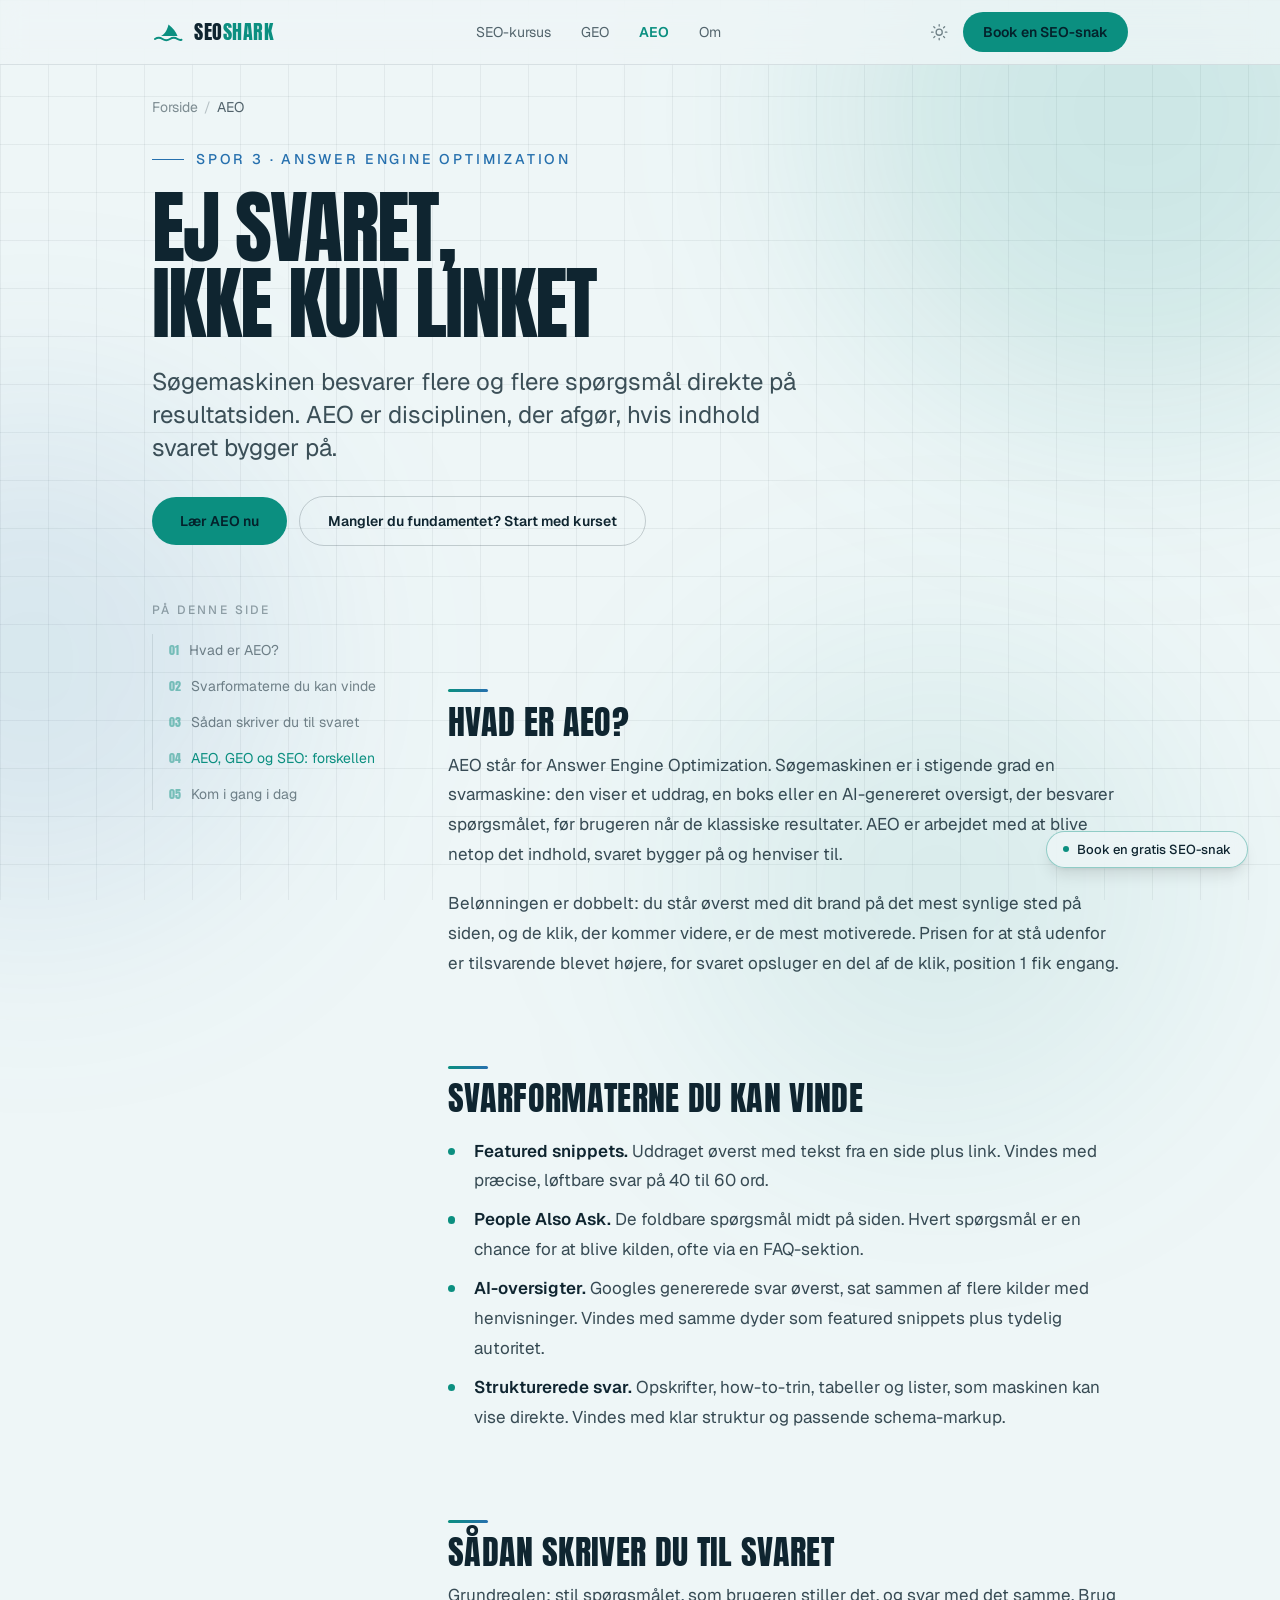
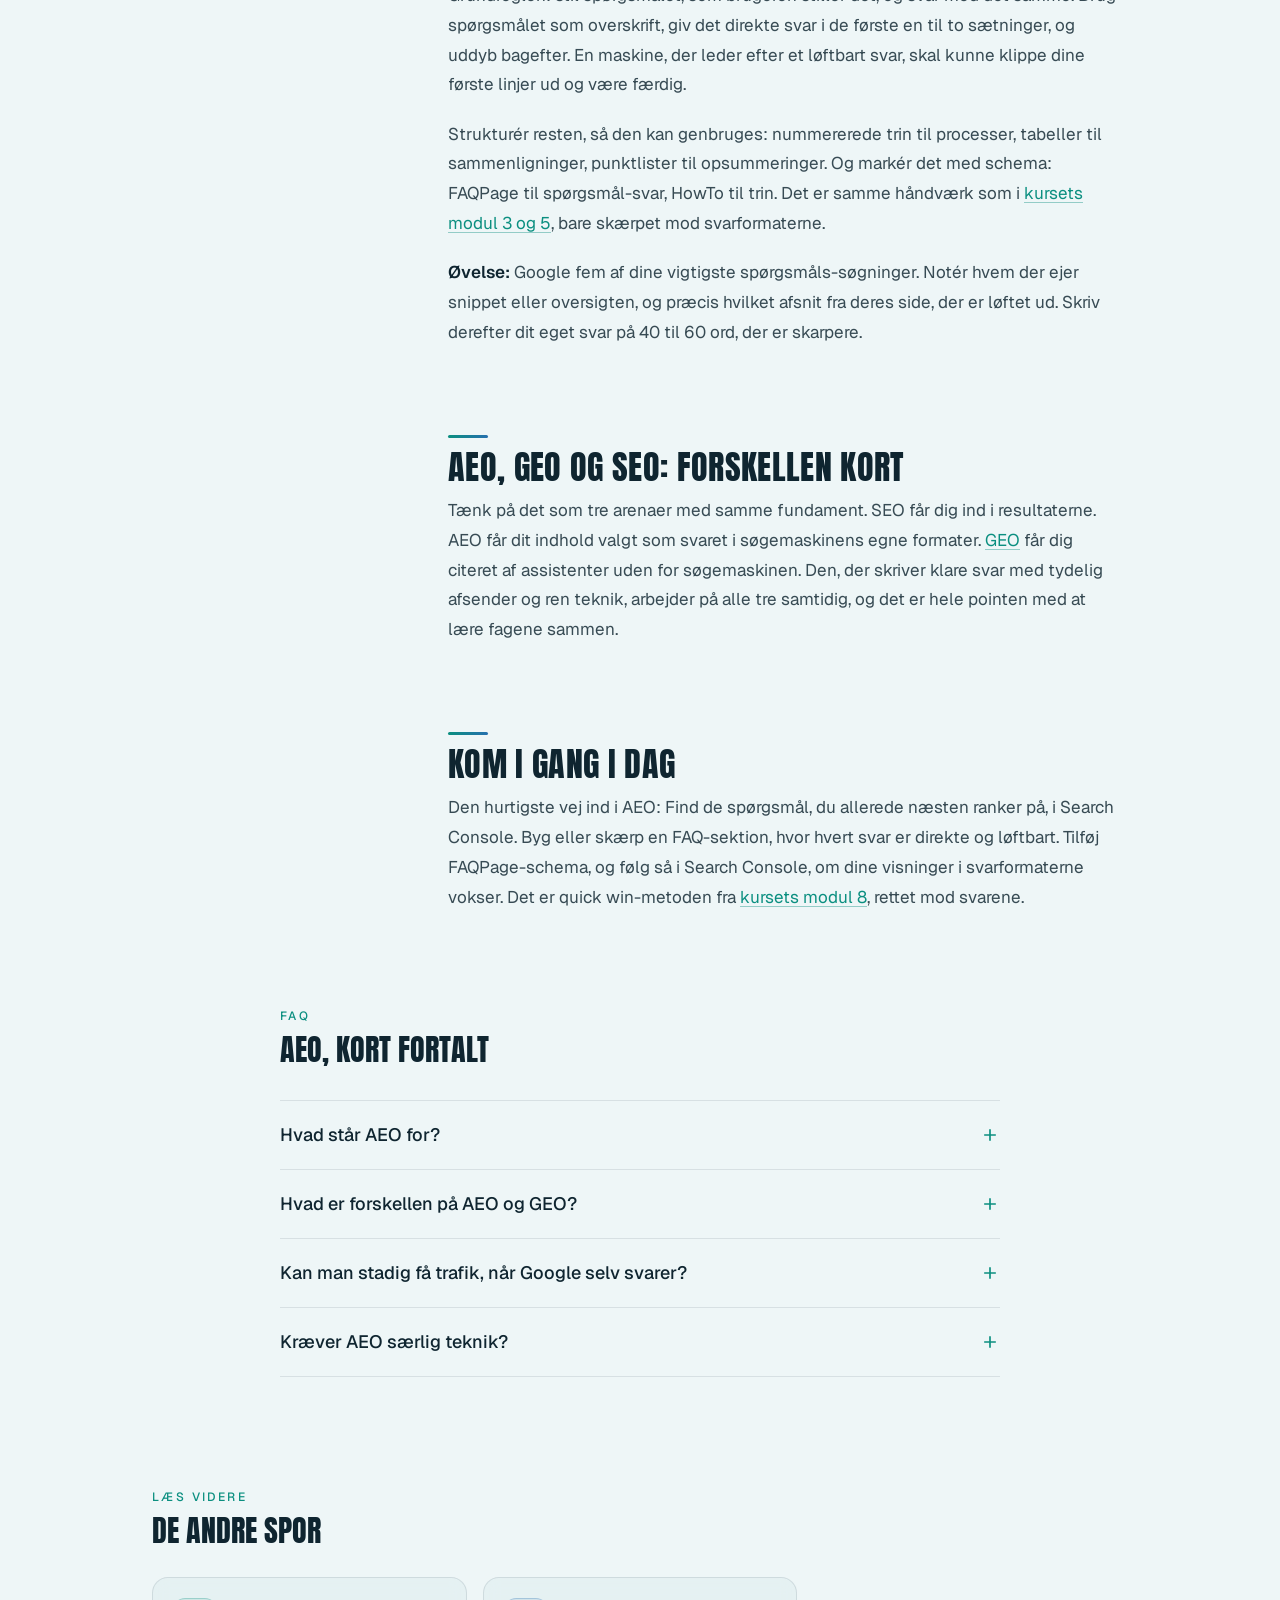
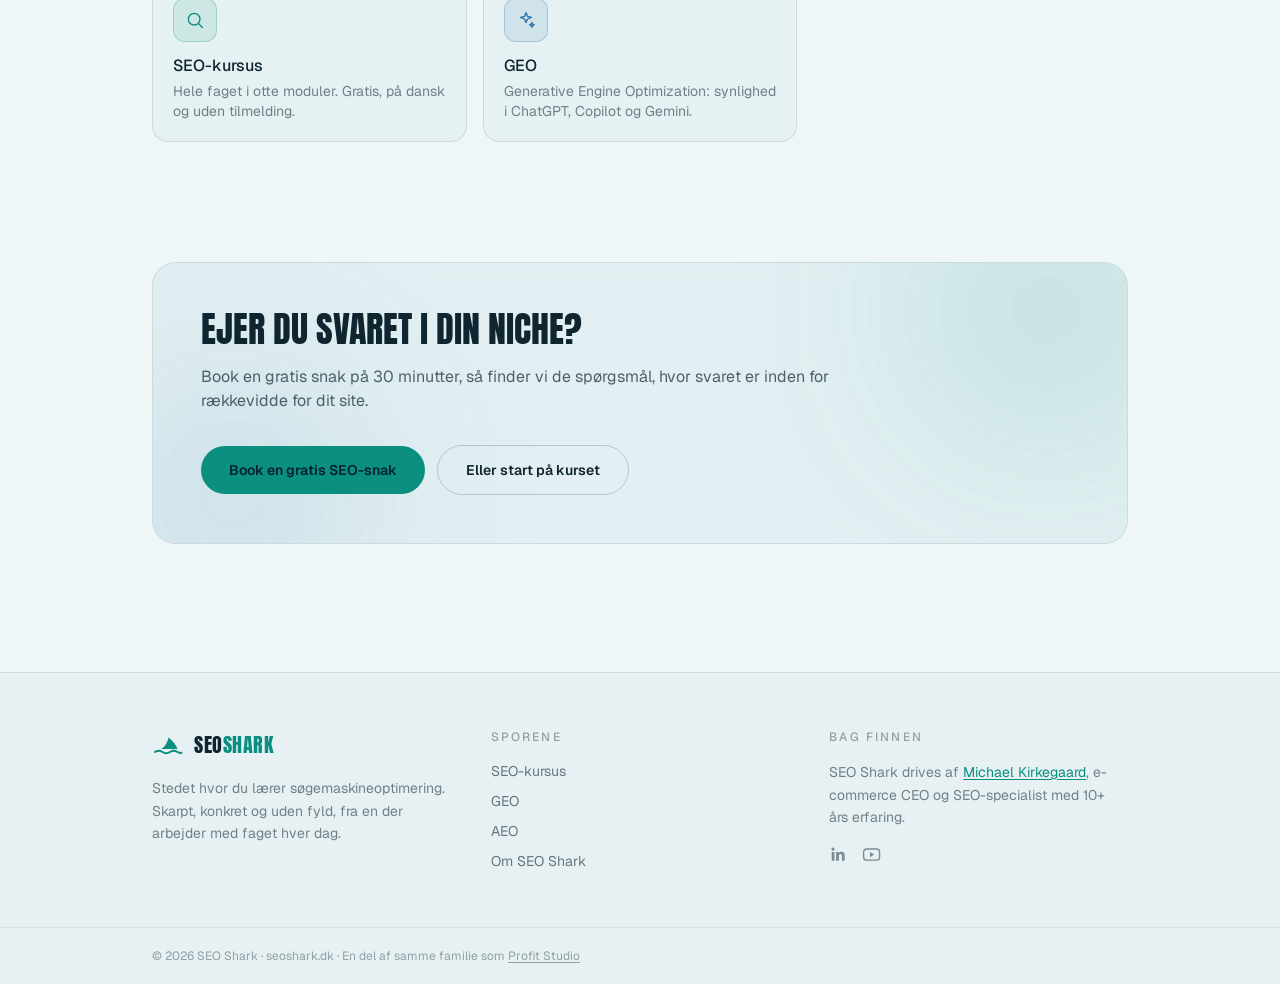
==== aeo/index.html @ 1bd88655 "deploy 2026-08-16-0847" ====
<!DOCTYPE html><html lang="da"> <head><meta charset="UTF-8"><meta name="viewport" content="width=device-width, initial-scale=1"><script>
      // Sæt gemt tema-valg FØR paint (undgår flimmer). Intet gemt valg = følg
      // systemet via CSS-media-query (data-theme sættes ikke).
      (function () {
        try {
          var t = localStorage.getItem("shark-theme");
          if (t === "light" || t === "dark") document.documentElement.setAttribute("data-theme", t);
        } catch (e) {}
      })();
    </script><link rel="icon" type="image/svg+xml" href="/favicon.svg"><meta name="description" content="AEO handler om at eje svaret: featured snippets, AI-oversigter og direkte svar. Lær at skrive indhold, søgemaskinen vælger som svaret. Med øvelser."><title>AEO: lær Answer Engine Optimization</title><link rel="canonical" href="https://seoshark.dk/aeo/"><meta name="theme-color" content="#06151e"><meta property="og:type" content="website"><meta property="og:site_name" content="SEO Shark"><meta property="og:title" content="AEO: lær Answer Engine Optimization"><meta property="og:description" content="AEO handler om at eje svaret: featured snippets, AI-oversigter og direkte svar. Lær at skrive indhold, søgemaskinen vælger som svaret. Med øvelser."><meta property="og:url" content="https://seoshark.dk/aeo/"><meta property="og:image" content="https://seoshark.dk/images/og.png"><meta property="og:locale" content="da_DK"><meta name="twitter:card" content="summary_large_image"><meta name="twitter:title" content="AEO: lær Answer Engine Optimization"><meta name="twitter:description" content="AEO handler om at eje svaret: featured snippets, AI-oversigter og direkte svar. Lær at skrive indhold, søgemaskinen vælger som svaret. Med øvelser."><link rel="preconnect" href="https://fonts.googleapis.com"><link rel="preconnect" href="https://fonts.gstatic.com" crossorigin><!-- Fonts hentes ikke-blokerende (paint sker straks i fallback via display=swap) --><link rel="stylesheet" href="https://fonts.googleapis.com/css2?family=Anton&family=Geist:wght@300;400;500;600&display=swap" media="print" onload="this.media='all'"><noscript><link rel="stylesheet" href="https://fonts.googleapis.com/css2?family=Anton&family=Geist:wght@300;400;500;600&display=swap"></noscript><script type="application/ld+json">{"@context":"https://schema.org","@type":"Article","headline":"AEO: lær Answer Engine Optimization","description":"AEO handler om at eje svaret: featured snippets, AI-oversigter og direkte svar. Lær at skrive indhold, søgemaskinen vælger som svaret. Med øvelser.","inLanguage":"da","author":{"@type":"Person","name":"Michael Kirkegaard","url":"https://michaelkirkegaard.dk/"},"publisher":{"@type":"Organization","name":"SEO Shark","url":"https://seoshark.dk/"},"mainEntityOfPage":"https://seoshark.dk/aeo/"}</script><link rel="stylesheet" href="/_astro/aeo.COyDZnfn.css">
<style>.toc-link[data-astro-cid-ncn4ygrs]:before{content:"";position:absolute;left:-1px;top:0;bottom:0;width:2px;background:var(--color-accent);opacity:0;transform:scaleY(.3);transform-origin:center;transition:opacity .2s,transform .2s}
</style></head> <body> <!-- Gitter + levende blobs over hele siden (dybhavs-stemning) --> <div class="bg-grid pointer-events-none fixed inset-0 z-0" aria-hidden="true"></div> <div class="blob blob-a z-0" aria-hidden="true"></div> <div class="blob blob-b z-0" aria-hidden="true"></div> <div class="blob blob-c z-0" aria-hidden="true"></div>   <header class="sticky top-0 z-40 border-b border-ink/10 bg-bg/80 backdrop-blur-md"> <div class="mx-auto flex w-full max-w-5xl items-center justify-between gap-3 px-4 py-3 sm:px-6"> <a href="/" class="flex shrink-0 items-center gap-2.5" aria-label="SEO Shark forside"> <svg viewBox="0 0 32 32" class="size-8 text-accent" fill="none" aria-hidden="true"> <!-- Finnen --> <path d="M9 20 C11.5 19 15 15.5 16.5 8.5 C21 12 24 16 25.5 20 Z" fill="currentColor"></path> <!-- Vandoverfladen --> <path d="M3 23 C5.5 21.4 8 21.4 10.5 23 C13 24.6 15.5 24.6 18 23 C20.5 21.4 23 21.4 25.5 23 C27 24 28.3 24.2 29.5 23.8" stroke="currentColor" stroke-width="2" stroke-linecap="round"></path> </svg> <span class="font-display text-xl tracking-wide uppercase">SEO<span class="text-accent">Shark</span></span> </a> <nav class="hidden items-center gap-0.5 md:flex" aria-label="Hovedmenu"> <a href="/seo-kursus/" class="px-3.5 py-2 text-sm transition hover:text-ink text-ink/70"> SEO-kursus </a><a href="/geo/" class="px-3.5 py-2 text-sm transition hover:text-ink text-ink/70"> GEO </a><a href="/aeo/" class="px-3.5 py-2 text-sm transition hover:text-ink font-semibold text-accent"> AEO </a> <a href="/om/" class="px-3.5 py-2 text-sm transition hover:text-ink text-ink/70">Om</a> </nav> <div class="flex items-center gap-2"> <button type="button" data-theme-toggle aria-label="Skift mellem lyst og mørkt tema" title="Lyst / mørkt tema" class="group flex size-8 shrink-0 items-center justify-center rounded-full text-ink/55 transition hover:text-accent"> <svg class="theme-moon size-[1.05rem] fill-none stroke-current stroke-[1.7]" viewBox="0 0 24 24" stroke-linecap="round" stroke-linejoin="round" aria-hidden="true"> <path d="M21 12.8A9 9 0 1 1 11.2 3a7 7 0 0 0 9.8 9.8z"></path> </svg> <svg class="theme-sun size-[1.15rem] fill-none stroke-current stroke-[1.7]" viewBox="0 0 24 24" stroke-linecap="round" stroke-linejoin="round" aria-hidden="true"> <circle cx="12" cy="12" r="4"></circle> <path d="M12 2v2M12 20v2M4.9 4.9l1.4 1.4M17.7 17.7l1.4 1.4M2 12h2M20 12h2M4.9 19.1l1.4-1.4M17.7 6.3l1.4-1.4"></path> </svg> </button> <button type="button" data-calendly class="hidden cursor-pointer rounded-full bg-accent px-5 py-2.5 text-sm font-semibold text-on-accent transition hover:bg-accent/90 md:inline-flex">
Book en SEO-snak
</button> <button type="button" data-menu-open aria-label="Åbn menuen" class="flex size-10 items-center justify-center rounded-full border border-ink/15 text-ink/70 transition hover:border-ink/40 md:hidden"> <svg viewBox="0 0 24 24" class="size-5 fill-none stroke-current stroke-2"><path d="M4 6h16M4 12h16M4 18h16"></path></svg> </button> </div> </div> </header> <!-- Mobil-overlay --> <div data-menu-panel class="fixed inset-0 z-50 hidden overflow-y-auto bg-bg md:hidden"> <div class="mx-auto flex w-full max-w-5xl flex-col px-6"> <div class="flex items-center justify-between py-3.5"> <span class="flex items-center gap-2.5"> <svg viewBox="0 0 32 32" class="size-7 text-accent" fill="none" aria-hidden="true"> <!-- Finnen --> <path d="M9 20 C11.5 19 15 15.5 16.5 8.5 C21 12 24 16 25.5 20 Z" fill="currentColor"></path> <!-- Vandoverfladen --> <path d="M3 23 C5.5 21.4 8 21.4 10.5 23 C13 24.6 15.5 24.6 18 23 C20.5 21.4 23 21.4 25.5 23 C27 24 28.3 24.2 29.5 23.8" stroke="currentColor" stroke-width="2" stroke-linecap="round"></path> </svg> <span class="font-display text-lg tracking-wide uppercase">SEO<span class="text-accent">Shark</span></span> </span> <button type="button" data-menu-close aria-label="Luk menuen" class="flex size-10 items-center justify-center rounded-full border border-ink/15 text-ink/70"> <svg viewBox="0 0 24 24" class="size-5 fill-none stroke-current stroke-2"><path d="M6 6l12 12M18 6 6 18"></path></svg> </button> </div> <nav class="mt-4 flex flex-col gap-1 pb-10" aria-label="Mobilmenu"> <a href="/seo-kursus/" class="rounded-xl px-3 py-3 text-base font-medium text-ink transition hover:bg-bg-alt"> SEO-kursus <span class="mt-0.5 block text-sm font-normal text-ink/50">Hele faget i otte moduler. Gratis, på dansk og uden tilmelding.</span> </a><a href="/geo/" class="rounded-xl px-3 py-3 text-base font-medium text-ink transition hover:bg-bg-alt"> GEO <span class="mt-0.5 block text-sm font-normal text-ink/50">Generative Engine Optimization: synlighed i ChatGPT, Copilot og Gemini.</span> </a><a href="/aeo/" class="rounded-xl px-3 py-3 text-base font-medium text-ink transition hover:bg-bg-alt"> AEO <span class="mt-0.5 block text-sm font-normal text-ink/50">Answer Engine Optimization: featured snippets, AI Overviews og direkte svar.</span> </a> <a href="/om/" class="rounded-xl px-3 py-3 text-base font-medium text-ink transition hover:bg-bg-alt">Om SEO Shark</a> <button type="button" data-calendly class="mt-4 cursor-pointer rounded-full bg-accent px-6 py-3.5 text-center text-base font-semibold text-on-accent transition hover:bg-accent/90">
Book en gratis SEO-snak
</button> </nav> </div> </div> <script type="module">const e=document.querySelector("[data-menu-panel]");document.querySelector("[data-menu-open]")?.addEventListener("click",()=>{e?.classList.remove("hidden"),document.body.style.overflow="hidden"});document.querySelector("[data-menu-close]")?.addEventListener("click",()=>{e?.classList.add("hidden"),document.body.style.overflow=""});</script> <section class="relative z-10 mx-auto w-full max-w-5xl px-6 pt-8 pb-4"> <nav aria-label="Brødkrumme" class="text-sm text-ink/50"> <ol class="flex flex-wrap items-center gap-1.5"> <li class="flex items-center gap-1.5"> <a href="/" class="transition hover:text-accent"> Forside </a> <span class="text-ink/25">/</span> </li><li class="flex items-center gap-1.5"> <span class="text-ink/70" aria-current="page"> AEO </span>  </li> </ol> </nav> <script type="application/ld+json">{"@context":"https://schema.org","@type":"BreadcrumbList","itemListElement":[{"@type":"ListItem","position":1,"name":"Forside","item":"https://seoshark.dk/"},{"@type":"ListItem","position":2,"name":"AEO","item":"https://seoshark.dk/aeo/"}]}</script> <p class="mt-8 flex items-center gap-3 text-sm font-medium tracking-[0.2em] text-accent-green uppercase"> <span class="inline-block h-px w-8 bg-accent-green"></span>
Spor 3 · Answer Engine Optimization
</p> <h1 class="font-display mt-5 text-[clamp(2.6rem,7vw,5rem)] leading-[0.95] tracking-tight uppercase">
Ej svaret,<br>ikke kun linket
</h1> <p class="mt-6 max-w-2xl text-xl leading-snug text-ink/80 sm:text-2xl">
Søgemaskinen besvarer flere og flere spørgsmål direkte på resultatsiden. AEO er disciplinen, der
      afgør, hvis indhold svaret bygger på.
</p> <div class="mt-8 flex flex-wrap items-center gap-3"> <a href="#hvad-er-aeo" class="rounded-full bg-accent px-7 py-3.5 text-sm font-semibold text-on-accent transition hover:bg-accent/90">
Lær AEO nu
</a> <a href="/seo-kursus/" class="rounded-full border border-ink/20 px-7 py-3.5 text-sm font-semibold transition hover:border-ink/50">
Mangler du fundamentet? Start med kurset
</a> </div> </section> <div class="relative z-10 mx-auto grid w-full max-w-5xl gap-10 px-6 py-10 lg:grid-cols-[240px_1fr] lg:gap-14"> <aside class="lg:sticky lg:top-24 lg:self-start"> <!-- Mobil: sammenklappelig --><details class="toc-mobile mb-8 rounded-2xl border border-ink/10 bg-bg-alt/50 backdrop-blur lg:hidden" data-astro-cid-ncn4ygrs> <summary class="flex cursor-pointer items-center justify-between px-5 py-3.5 text-sm font-medium" data-astro-cid-ncn4ygrs> <span class="flex items-center gap-2 text-ink/70" data-astro-cid-ncn4ygrs> <svg viewBox="0 0 24 24" class="size-4 fill-none stroke-accent stroke-2" data-astro-cid-ncn4ygrs><path d="M4 6h16M4 12h16M4 18h10" data-astro-cid-ncn4ygrs></path></svg>
Indhold på siden
</span> <svg viewBox="0 0 24 24" class="size-4 fill-none stroke-current stroke-2 text-ink/40" data-astro-cid-ncn4ygrs><path d="m6 9 6 6 6-6" data-astro-cid-ncn4ygrs></path></svg> </summary> <ol class="border-t border-ink/10 px-5 py-3 text-sm" data-astro-cid-ncn4ygrs> <li class="py-1" data-astro-cid-ncn4ygrs> <a href="#hvad-er-aeo" class="flex gap-2.5 text-ink/60 transition hover:text-accent" data-astro-cid-ncn4ygrs> <span class="font-display text-xs text-accent/60" data-astro-cid-ncn4ygrs>01</span> Hvad er AEO? </a> </li><li class="py-1" data-astro-cid-ncn4ygrs> <a href="#svarformaterne" class="flex gap-2.5 text-ink/60 transition hover:text-accent" data-astro-cid-ncn4ygrs> <span class="font-display text-xs text-accent/60" data-astro-cid-ncn4ygrs>02</span> Svarformaterne du kan vinde </a> </li><li class="py-1" data-astro-cid-ncn4ygrs> <a href="#skriv-til-svaret" class="flex gap-2.5 text-ink/60 transition hover:text-accent" data-astro-cid-ncn4ygrs> <span class="font-display text-xs text-accent/60" data-astro-cid-ncn4ygrs>03</span> Sådan skriver du til svaret </a> </li><li class="py-1" data-astro-cid-ncn4ygrs> <a href="#aeo-vs-geo" class="flex gap-2.5 text-ink/60 transition hover:text-accent" data-astro-cid-ncn4ygrs> <span class="font-display text-xs text-accent/60" data-astro-cid-ncn4ygrs>04</span> AEO, GEO og SEO: forskellen </a> </li><li class="py-1" data-astro-cid-ncn4ygrs> <a href="#kom-i-gang" class="flex gap-2.5 text-ink/60 transition hover:text-accent" data-astro-cid-ncn4ygrs> <span class="font-display text-xs text-accent/60" data-astro-cid-ncn4ygrs>05</span> Kom i gang i dag </a> </li> </ol> </details> <!-- Desktop: sticky sidebar --> <nav class="toc-desktop hidden lg:block" aria-label="Indhold på siden" data-astro-cid-ncn4ygrs> <p class="mb-4 text-xs font-medium tracking-[0.2em] text-ink/40 uppercase" data-astro-cid-ncn4ygrs>På denne side</p> <ol class="space-y-1 border-l border-ink/10" data-astro-cid-ncn4ygrs> <li data-astro-cid-ncn4ygrs> <a href="#hvad-er-aeo" data-toc="hvad-er-aeo" class="toc-link relative block py-1.5 pl-4 text-sm text-ink/55 transition hover:text-ink" data-astro-cid-ncn4ygrs> <span class="font-display mr-1.5 text-xs text-accent/50" data-astro-cid-ncn4ygrs>01</span> Hvad er AEO? </a> </li><li data-astro-cid-ncn4ygrs> <a href="#svarformaterne" data-toc="svarformaterne" class="toc-link relative block py-1.5 pl-4 text-sm text-ink/55 transition hover:text-ink" data-astro-cid-ncn4ygrs> <span class="font-display mr-1.5 text-xs text-accent/50" data-astro-cid-ncn4ygrs>02</span> Svarformaterne du kan vinde </a> </li><li data-astro-cid-ncn4ygrs> <a href="#skriv-til-svaret" data-toc="skriv-til-svaret" class="toc-link relative block py-1.5 pl-4 text-sm text-ink/55 transition hover:text-ink" data-astro-cid-ncn4ygrs> <span class="font-display mr-1.5 text-xs text-accent/50" data-astro-cid-ncn4ygrs>03</span> Sådan skriver du til svaret </a> </li><li data-astro-cid-ncn4ygrs> <a href="#aeo-vs-geo" data-toc="aeo-vs-geo" class="toc-link relative block py-1.5 pl-4 text-sm text-ink/55 transition hover:text-ink" data-astro-cid-ncn4ygrs> <span class="font-display mr-1.5 text-xs text-accent/50" data-astro-cid-ncn4ygrs>04</span> AEO, GEO og SEO: forskellen </a> </li><li data-astro-cid-ncn4ygrs> <a href="#kom-i-gang" data-toc="kom-i-gang" class="toc-link relative block py-1.5 pl-4 text-sm text-ink/55 transition hover:text-ink" data-astro-cid-ncn4ygrs> <span class="font-display mr-1.5 text-xs text-accent/50" data-astro-cid-ncn4ygrs>05</span> Kom i gang i dag </a> </li> </ol> </nav>  <script type="module">const t=Array.from(document.querySelectorAll(".toc-link")),a=new Map(t.map(e=>[e.dataset.toc,e])),r=t.map(e=>document.getElementById(e.dataset.toc)).filter(Boolean),c=new IntersectionObserver(e=>{e.forEach(o=>{o.isIntersecting&&(t.forEach(s=>s.classList.remove("is-active")),a.get(o.target.id)?.classList.add("is-active"))})},{rootMargin:"-20% 0px -70% 0px",threshold:0});r.forEach(e=>c.observe(e));</script> </aside> <div class="flex min-w-0 max-w-2xl flex-col gap-2"> <div class="prose-mk"> <h2 id="hvad-er-aeo">Hvad er AEO?</h2> <p>
AEO står for Answer Engine Optimization. Søgemaskinen er i stigende grad en svarmaskine: den
          viser et uddrag, en boks eller en AI-genereret oversigt, der besvarer spørgsmålet, før brugeren
          når de klassiske resultater. AEO er arbejdet med at blive netop det indhold, svaret bygger på og
          henviser til.
</p> <p>
Belønningen er dobbelt: du står øverst med dit brand på det mest synlige sted på siden, og de
          klik, der kommer videre, er de mest motiverede. Prisen for at stå udenfor er tilsvarende blevet
          højere, for svaret opsluger en del af de klik, position 1 fik engang.
</p> <h2 id="svarformaterne">Svarformaterne du kan vinde</h2> <ul> <li><strong>Featured snippets.</strong> Uddraget øverst med tekst fra en side plus link. Vindes med præcise, løftbare svar på 40 til 60 ord.</li> <li><strong>People Also Ask.</strong> De foldbare spørgsmål midt på siden. Hvert spørgsmål er en chance for at blive kilden, ofte via en FAQ-sektion.</li> <li><strong>AI-oversigter.</strong> Googles genererede svar øverst, sat sammen af flere kilder med henvisninger. Vindes med samme dyder som featured snippets plus tydelig autoritet.</li> <li><strong>Strukturerede svar.</strong> Opskrifter, how-to-trin, tabeller og lister, som maskinen kan vise direkte. Vindes med klar struktur og passende schema-markup.</li> </ul> <h2 id="skriv-til-svaret">Sådan skriver du til svaret</h2> <p>
Grundreglen: stil spørgsmålet, som brugeren stiller det, og svar med det samme. Brug spørgsmålet
          som overskrift, giv det direkte svar i de første en til to sætninger, og uddyb bagefter. En
          maskine, der leder efter et løftbart svar, skal kunne klippe dine første linjer ud og være
          færdig.
</p> <p>
Strukturér resten, så den kan genbruges: nummererede trin til processer, tabeller til
          sammenligninger, punktlister til opsummeringer. Og markér det med schema: FAQPage til
          spørgsmål-svar, HowTo til trin. Det er samme håndværk som i
<a href="/seo-kursus/">kursets modul 3 og 5</a>, bare skærpet mod svarformaterne.
</p> <p> <strong>Øvelse:</strong> Google fem af dine vigtigste spørgsmåls-søgninger. Notér hvem der ejer
          snippet eller oversigten, og præcis hvilket afsnit fra deres side, der er løftet ud. Skriv
          derefter dit eget svar på 40 til 60 ord, der er skarpere.
</p> <h2 id="aeo-vs-geo">AEO, GEO og SEO: forskellen kort</h2> <p>
Tænk på det som tre arenaer med samme fundament. SEO får dig ind i resultaterne. AEO får dit
          indhold valgt som svaret i søgemaskinens egne formater. <a href="/geo/">GEO</a> får dig citeret
          af assistenter uden for søgemaskinen. Den, der skriver klare svar med tydelig afsender og ren
          teknik, arbejder på alle tre samtidig, og det er hele pointen med at lære fagene sammen.
</p> <h2 id="kom-i-gang">Kom i gang i dag</h2> <p>
Den hurtigste vej ind i AEO: Find de spørgsmål, du allerede næsten ranker på, i Search Console.
          Byg eller skærp en FAQ-sektion, hvor hvert svar er direkte og løftbart. Tilføj FAQPage-schema, og
          følg så i Search Console, om dine visninger i svarformaterne vokser. Det er quick
          win-metoden fra <a href="/seo-kursus/">kursets modul 8</a>, rettet mod svarene.
</p> </div> </div> </div> <section class="mx-auto w-full max-w-3xl px-6 py-14" id="faq" aria-labelledby="faq-title"> <p class="text-xs font-medium tracking-[0.2em] text-accent uppercase">FAQ</p> <h2 id="faq-title" class="font-display mt-2 text-2xl uppercase sm:text-3xl">AEO, kort fortalt</h2> <div class="mt-8 divide-y divide-ink/10 border-y border-ink/10"> <details class="faq-item group py-1"> <summary class="flex cursor-pointer items-start justify-between gap-4 py-4 text-left"> <span class="text-base font-medium text-ink sm:text-lg">Hvad står AEO for?</span> <span class="faq-icon mt-1 shrink-0 text-accent transition-transform duration-300"> <svg viewBox="0 0 24 24" class="size-5 fill-none stroke-current stroke-2"> <path d="M12 5v14M5 12h14"></path> </svg> </span> </summary> <div class="prose-mk max-w-none pr-8 pb-5 text-[0.98rem]">Answer Engine Optimization: arbejdet med at få dit indhold valgt som selve svaret, når søgemaskiner og assistenter besvarer et spørgsmål direkte, fx i featured snippets og AI-oversigter.</div> </details><details class="faq-item group py-1"> <summary class="flex cursor-pointer items-start justify-between gap-4 py-4 text-left"> <span class="text-base font-medium text-ink sm:text-lg">Hvad er forskellen på AEO og GEO?</span> <span class="faq-icon mt-1 shrink-0 text-accent transition-transform duration-300"> <svg viewBox="0 0 24 24" class="size-5 fill-none stroke-current stroke-2"> <path d="M12 5v14M5 12h14"></path> </svg> </span> </summary> <div class="prose-mk max-w-none pr-8 pb-5 text-[0.98rem]">AEO handler om svarformaterne i søgemaskinen: featured snippets, People Also Ask og AI-oversigter. GEO handler om at blive citeret af selvstændige AI-assistenter som ChatGPT og Copilot. Grebene overlapper, arenaerne er forskellige.</div> </details><details class="faq-item group py-1"> <summary class="flex cursor-pointer items-start justify-between gap-4 py-4 text-left"> <span class="text-base font-medium text-ink sm:text-lg">Kan man stadig få trafik, når Google selv svarer?</span> <span class="faq-icon mt-1 shrink-0 text-accent transition-transform duration-300"> <svg viewBox="0 0 24 24" class="size-5 fill-none stroke-current stroke-2"> <path d="M12 5v14M5 12h14"></path> </svg> </span> </summary> <div class="prose-mk max-w-none pr-8 pb-5 text-[0.98rem]">Ja, men spillet er ændret. Svarformaterne belønner den, der ejer svaret, med synlighed og autoritet, og de mest motiverede klik går stadig videre til kilden. Den, der ikke er i svaret, får hverken det ene eller det andet.</div> </details><details class="faq-item group py-1"> <summary class="flex cursor-pointer items-start justify-between gap-4 py-4 text-left"> <span class="text-base font-medium text-ink sm:text-lg">Kræver AEO særlig teknik?</span> <span class="faq-icon mt-1 shrink-0 text-accent transition-transform duration-300"> <svg viewBox="0 0 24 24" class="size-5 fill-none stroke-current stroke-2"> <path d="M12 5v14M5 12h14"></path> </svg> </span> </summary> <div class="prose-mk max-w-none pr-8 pb-5 text-[0.98rem]">Mest af alt kræver det klart struktureret indhold. Schema-markup, især FAQPage og HowTo hvor det passer, hjælper maskinen med at forstå, hvad der kan løftes ud som svar.</div> </details> </div> </section> <script type="application/ld+json">{"@context":"https://schema.org","@type":"FAQPage","mainEntity":[{"@type":"Question","name":"Hvad står AEO for?","acceptedAnswer":{"@type":"Answer","text":"Answer Engine Optimization: arbejdet med at få dit indhold valgt som selve svaret, når søgemaskiner og assistenter besvarer et spørgsmål direkte, fx i featured snippets og AI-oversigter."}},{"@type":"Question","name":"Hvad er forskellen på AEO og GEO?","acceptedAnswer":{"@type":"Answer","text":"AEO handler om svarformaterne i søgemaskinen: featured snippets, People Also Ask og AI-oversigter. GEO handler om at blive citeret af selvstændige AI-assistenter som ChatGPT og Copilot. Grebene overlapper, arenaerne er forskellige."}},{"@type":"Question","name":"Kan man stadig få trafik, når Google selv svarer?","acceptedAnswer":{"@type":"Answer","text":"Ja, men spillet er ændret. Svarformaterne belønner den, der ejer svaret, med synlighed og autoritet, og de mest motiverede klik går stadig videre til kilden. Den, der ikke er i svaret, får hverken det ene eller det andet."}},{"@type":"Question","name":"Kræver AEO særlig teknik?","acceptedAnswer":{"@type":"Answer","text":"Mest af alt kræver det klart struktureret indhold. Schema-markup, især FAQPage og HowTo hvor det passer, hjælper maskinen med at forstå, hvad der kan løftes ud som svar."}}]}</script> <section class="mx-auto w-full max-w-5xl px-6 py-14"> <p class="text-xs font-medium tracking-[0.2em] text-accent uppercase">Læs videre</p> <h2 class="font-display mt-2 text-2xl uppercase sm:text-3xl">De andre spor</h2> <div class="mt-7 grid gap-3 sm:grid-cols-3 md:gap-4"> <a href="/seo-kursus/" class="group flex flex-col gap-3 rounded-2xl border border-ink/10 bg-bg-alt/50 p-5 backdrop-blur transition duration-300 hover:-translate-y-0.5 hover:border-ink/25"> <span class="flex size-11 items-center justify-center rounded-xl border transition border-accent/25 bg-accent/10 text-accent"> <svg viewBox="0 0 24 24" fill="none" stroke="currentColor" stroke-width="1.6" stroke-linecap="round" stroke-linejoin="round" class="size-5" aria-hidden="true"><circle cx="11" cy="11" r="7"/><path d="m21 21-4.3-4.3"/></svg> </span> <div> <p class="flex items-center gap-1.5 font-medium"> SEO-kursus <svg viewBox="0 0 24 24" class="size-4 -translate-x-1 fill-none stroke-ink/40 stroke-2 opacity-0 transition-all group-hover:translate-x-0 group-hover:opacity-100"> <path d="M5 12h14M13 6l6 6-6 6"></path> </svg> </p> <p class="mt-1 text-sm leading-snug text-ink/55">Hele faget i otte moduler. Gratis, på dansk og uden tilmelding.</p> </div> </a><a href="/geo/" class="group flex flex-col gap-3 rounded-2xl border border-ink/10 bg-bg-alt/50 p-5 backdrop-blur transition duration-300 hover:-translate-y-0.5 hover:border-ink/25"> <span class="flex size-11 items-center justify-center rounded-xl border transition border-accent-green/25 bg-accent-green/10 text-accent-green"> <svg viewBox="0 0 24 24" fill="none" stroke="currentColor" stroke-width="1.6" stroke-linecap="round" stroke-linejoin="round" class="size-5" aria-hidden="true"><path d="M12 3l1.8 4.7L18.5 9l-4.7 1.8L12 15l-1.8-4.2L5.5 9l4.7-1.3z"/><path d="M19 15l.8 2 2 .8-2 .8-.8 2-.8-2-2-.8 2-.8z"/></svg> </span> <div> <p class="flex items-center gap-1.5 font-medium"> GEO <svg viewBox="0 0 24 24" class="size-4 -translate-x-1 fill-none stroke-ink/40 stroke-2 opacity-0 transition-all group-hover:translate-x-0 group-hover:opacity-100"> <path d="M5 12h14M13 6l6 6-6 6"></path> </svg> </p> <p class="mt-1 text-sm leading-snug text-ink/55">Generative Engine Optimization: synlighed i ChatGPT, Copilot og Gemini.</p> </div> </a> </div> </section> <section class="mx-auto w-full max-w-5xl px-6 py-16"> <div class="relative overflow-hidden rounded-3xl border border-ink/10 bg-bg-alt/60 p-8 backdrop-blur sm:p-12"> <div class="pointer-events-none absolute -top-24 -right-16 size-72 rounded-full bg-accent/15 blur-[90px]" aria-hidden="true"></div> <div class="pointer-events-none absolute -bottom-24 -left-16 size-72 rounded-full bg-accent-green/12 blur-[90px]" aria-hidden="true"></div> <div class="relative max-w-2xl"> <h2 class="font-display text-3xl leading-[1.05] uppercase sm:text-4xl">Ejer du svaret i din niche?</h2> <p class="mt-4 text-ink/70">Book en gratis snak på 30 minutter, så finder vi de spørgsmål, hvor svaret er inden for rækkevidde for dit site.</p> <div class="mt-8 flex flex-wrap items-center gap-3"> <button type="button" data-calendly class="cursor-pointer rounded-full bg-accent px-7 py-3.5 text-sm font-semibold text-on-accent transition hover:bg-accent/90">
Book en gratis SEO-snak
</button> <a href="/seo-kursus/" class="rounded-full border border-ink/20 px-7 py-3.5 text-sm font-semibold transition hover:border-ink/50">
Eller start på kurset
</a> </div> </div> </div> </section>  <footer class="relative z-10 mt-16 border-t border-ink/10 bg-bg-alt/40"> <div class="mx-auto grid w-full max-w-5xl gap-10 px-6 py-14 sm:grid-cols-3"> <div> <a href="/" class="flex items-center gap-2.5" aria-label="SEO Shark forside"> <svg viewBox="0 0 32 32" class="size-8 text-accent" fill="none" aria-hidden="true"> <!-- Finnen --> <path d="M9 20 C11.5 19 15 15.5 16.5 8.5 C21 12 24 16 25.5 20 Z" fill="currentColor"></path> <!-- Vandoverfladen --> <path d="M3 23 C5.5 21.4 8 21.4 10.5 23 C13 24.6 15.5 24.6 18 23 C20.5 21.4 23 21.4 25.5 23 C27 24 28.3 24.2 29.5 23.8" stroke="currentColor" stroke-width="2" stroke-linecap="round"></path> </svg> <span class="font-display text-xl tracking-wide uppercase">SEO<span class="text-accent">Shark</span></span> </a> <p class="mt-4 max-w-xs text-sm leading-relaxed text-ink/55">
Stedet hvor du lærer søgemaskineoptimering. Skarpt, konkret og uden fyld, fra en der arbejder med
        faget hver dag.
</p> </div> <nav aria-label="Sporene"> <p class="text-xs font-medium tracking-[0.18em] text-ink/40 uppercase">Sporene</p> <ul class="mt-4 space-y-2.5 text-sm"> <li> <a href="/seo-kursus/" class="text-ink/60 transition hover:text-ink">SEO-kursus</a> </li><li> <a href="/geo/" class="text-ink/60 transition hover:text-ink">GEO</a> </li><li> <a href="/aeo/" class="text-ink/60 transition hover:text-ink">AEO</a> </li> <li><a href="/om/" class="text-ink/60 transition hover:text-ink">Om SEO Shark</a></li> </ul> </nav> <div> <p class="text-xs font-medium tracking-[0.18em] text-ink/40 uppercase">Bag finnen</p> <p class="mt-4 text-sm leading-relaxed text-ink/55">
SEO Shark drives af
<a href="https://michaelkirkegaard.dk/" target="_blank" rel="noopener" class="text-accent underline underline-offset-2 transition hover:text-ink">Michael Kirkegaard</a>,
        e-commerce CEO og SEO-specialist med 10+ års erfaring.
</p> <div class="mt-4 flex items-center gap-3.5"> <a href="https://www.linkedin.com/in/michaelkirkegaardclausen/" target="_blank" rel="noopener" aria-label="Michael Kirkegaard på LinkedIn" class="text-ink/50 transition hover:text-accent"> <svg viewBox="0 0 24 24" class="size-[1.15rem] fill-current" aria-hidden="true"> <path d="M20.45 20.45h-3.56v-5.57c0-1.33-.02-3.04-1.85-3.04-1.85 0-2.14 1.45-2.14 2.94v5.67H9.34V9h3.42v1.56h.05c.48-.9 1.64-1.85 3.37-1.85 3.6 0 4.27 2.37 4.27 5.46zM5.34 7.43a2.07 2.07 0 1 1 0-4.13 2.07 2.07 0 0 1 0 4.13zM7.12 20.45H3.55V9h3.57z"></path> </svg> </a> <a href="https://www.youtube.com/@michaelkirkegaard" target="_blank" rel="noopener" aria-label="Michael Kirkegaard på YouTube" class="text-ink/50 transition hover:text-accent"> <svg viewBox="0 0 24 24" class="size-[1.2rem] fill-none stroke-current" stroke-width="1.7" aria-hidden="true"> <rect x="2" y="5" width="20" height="14" rx="4"></rect> <path d="M10 8.8l5.2 3.2-5.2 3.2z" fill="currentColor" stroke="none"></path> </svg> </a> </div> </div> </div> <div class="border-t border-ink/8"> <p class="mx-auto w-full max-w-5xl px-6 py-5 text-xs text-ink/40">
© 2026 SEO Shark · seoshark.dk · En del af samme familie som
<a href="https://profitstudio.io" target="_blank" rel="noopener" class="underline underline-offset-2 transition hover:text-ink/70">Profit Studio</a> </p> </div> </footer> <!-- Flydende book-knap (Calendly, loades foerst ved klik) --> <button type="button" data-calendly class="fixed right-5 bottom-5 z-50 flex cursor-pointer items-center gap-2 rounded-full border border-accent/40 bg-bg/75 px-4 py-2 text-[13px] font-medium text-ink shadow-lg backdrop-blur-md transition duration-300 hover:border-accent hover:bg-accent hover:text-on-accent sm:right-8 sm:bottom-8"> <span class="size-1.5 rounded-full bg-accent"></span>
Book en gratis SEO-snak
</button> <script type="module">const e=document.documentElement,c=window.matchMedia("(prefers-color-scheme: light)"),o=()=>e.getAttribute("data-theme")||(c.matches?"light":"dark");document.querySelectorAll("[data-theme-toggle]").forEach(a=>{a.addEventListener("click",()=>{const t=o()==="light"?"dark":"light";e.setAttribute("data-theme",t);try{localStorage.setItem("shark-theme",t)}catch{}})});</script> <script type="module">const l="https://calendly.com/mail-michaelkirkegaard/30min?hide_gdpr_banner=1&background_color=0c2431&text_color=eaf5f8&primary_color=2fd4c1";let a=null;function c(){return a||(a=new Promise(t=>{const e=document.createElement("link");e.rel="stylesheet",e.href="https://assets.calendly.com/assets/external/widget.css",document.head.append(e);const n=document.createElement("script");n.src="https://assets.calendly.com/assets/external/widget.js",n.onload=t,document.head.append(n)})),a}document.querySelectorAll("[data-calendly]").forEach(t=>{t.addEventListener("mouseenter",c,{once:!0}),t.addEventListener("click",async e=>{e.preventDefault(),await c(),window.Calendly.initPopupWidget({url:l})})});</script> </body> </html>
---- _astro/aeo.COyDZnfn.css ----
/*! tailwindcss v4.3.2 | MIT License | https://tailwindcss.com */@layer properties{@supports (((-webkit-hyphens:none)) and (not (margin-trim:inline))) or ((-moz-orient:inline) and (not (color:rgb(from red r g b)))){*,:before,:after,::backdrop{--tw-translate-x:0;--tw-translate-y:0;--tw-translate-z:0;--tw-rotate-x:initial;--tw-rotate-y:initial;--tw-rotate-z:initial;--tw-skew-x:initial;--tw-skew-y:initial;--tw-space-y-reverse:0;--tw-divide-y-reverse:0;--tw-border-style:solid;--tw-gradient-position:initial;--tw-gradient-from:#0000;--tw-gradient-via:#0000;--tw-gradient-to:#0000;--tw-gradient-stops:initial;--tw-gradient-via-stops:initial;--tw-gradient-from-position:0%;--tw-gradient-via-position:50%;--tw-gradient-to-position:100%;--tw-leading:initial;--tw-font-weight:initial;--tw-tracking:initial;--tw-shadow:0 0 #0000;--tw-shadow-color:initial;--tw-shadow-alpha:100%;--tw-inset-shadow:0 0 #0000;--tw-inset-shadow-color:initial;--tw-inset-shadow-alpha:100%;--tw-ring-color:initial;--tw-ring-shadow:0 0 #0000;--tw-inset-ring-color:initial;--tw-inset-ring-shadow:0 0 #0000;--tw-ring-inset:initial;--tw-ring-offset-width:0px;--tw-ring-offset-color:#fff;--tw-ring-offset-shadow:0 0 #0000;--tw-blur:initial;--tw-brightness:initial;--tw-contrast:initial;--tw-grayscale:initial;--tw-hue-rotate:initial;--tw-invert:initial;--tw-opacity:initial;--tw-saturate:initial;--tw-sepia:initial;--tw-drop-shadow:initial;--tw-drop-shadow-color:initial;--tw-drop-shadow-alpha:100%;--tw-drop-shadow-size:initial;--tw-backdrop-blur:initial;--tw-backdrop-brightness:initial;--tw-backdrop-contrast:initial;--tw-backdrop-grayscale:initial;--tw-backdrop-hue-rotate:initial;--tw-backdrop-invert:initial;--tw-backdrop-opacity:initial;--tw-backdrop-saturate:initial;--tw-backdrop-sepia:initial;--tw-duration:initial}}}@layer theme{:root,:host{--font-sans:"Geist", sans-serif;--font-serif:"Cormorant Garamond", serif;--font-mono:ui-monospace, SFMono-Regular, Menlo, Monaco, Consolas, "Liberation Mono", "Courier New", monospace;--spacing:.25rem;--container-xs:20rem;--container-md:28rem;--container-2xl:42rem;--container-3xl:48rem;--container-5xl:64rem;--text-xs:.75rem;--text-xs--line-height:calc(1 / .75);--text-sm:.875rem;--text-sm--line-height:calc(1.25 / .875);--text-base:1rem;--text-base--line-height: 1.5 ;--text-lg:1.125rem;--text-lg--line-height:calc(1.75 / 1.125);--text-xl:1.25rem;--text-xl--line-height:calc(1.75 / 1.25);--text-2xl:1.5rem;--text-2xl--line-height:calc(2 / 1.5);--text-3xl:1.875rem;--text-3xl--line-height: 1.2 ;--text-4xl:2.25rem;--text-4xl--line-height:calc(2.5 / 2.25);--text-5xl:3rem;--text-5xl--line-height:1;--font-weight-normal:400;--font-weight-medium:500;--font-weight-semibold:600;--tracking-tight:-.025em;--tracking-wide:.025em;--leading-snug:1.375;--leading-relaxed:1.625;--radius-md:.375rem;--radius-xl:.75rem;--radius-2xl:1rem;--radius-3xl:1.5rem;--blur-md:12px;--default-transition-duration:.15s;--default-transition-timing-function:cubic-bezier(.4, 0, .2, 1);--default-font-family:var(--font-sans);--default-mono-font-family:var(--font-mono);--color-bg:#06151e;--color-bg-alt:#0c2431;--color-ink:#eaf5f8;--color-accent:#2fd4c1;--color-accent-green:#5aa7e0;--color-on-accent:#04222b;--font-display:"Anton", sans-serif}}@layer base{*,:after,:before,::backdrop{box-sizing:border-box;border:0 solid;margin:0;padding:0}::file-selector-button{box-sizing:border-box;border:0 solid;margin:0;padding:0}html,:host{-webkit-text-size-adjust:100%;tab-size:4;line-height:1.5;font-family:var(--default-font-family,ui-sans-serif, system-ui, sans-serif, "Apple Color Emoji", "Segoe UI Emoji", "Segoe UI Symbol", "Noto Color Emoji");font-feature-settings:var(--default-font-feature-settings,normal);font-variation-settings:var(--default-font-variation-settings,normal);-webkit-tap-highlight-color:transparent}hr{height:0;color:inherit;border-top-width:1px}abbr:where([title]){-webkit-text-decoration:underline dotted;text-decoration:underline dotted}h1,h2,h3,h4,h5,h6{font-size:inherit;font-weight:inherit}a{color:inherit;-webkit-text-decoration:inherit;text-decoration:inherit}b,strong{font-weight:bolder}code,kbd,samp,pre{font-family:var(--default-mono-font-family,ui-monospace, SFMono-Regular, Menlo, Monaco, Consolas, "Liberation Mono", "Courier New", monospace);font-feature-settings:var(--default-mono-font-feature-settings,normal);font-variation-settings:var(--default-mono-font-variation-settings,normal);font-size:1em}small{font-size:80%}sub,sup{vertical-align:baseline;font-size:75%;line-height:0;position:relative}sub{bottom:-.25em}sup{top:-.5em}table{text-indent:0;border-color:inherit;border-collapse:collapse}:-moz-focusring{outline:auto}progress{vertical-align:baseline}summary{display:list-item}ol,ul,menu{list-style:none}img,svg,video,canvas,audio,iframe,embed,object{vertical-align:middle;display:block}img,video{max-width:100%;height:auto}button,input,select,optgroup,textarea{font:inherit;font-feature-settings:inherit;font-variation-settings:inherit;letter-spacing:inherit;color:inherit;opacity:1;background-color:#0000;border-radius:0}::file-selector-button{font:inherit;font-feature-settings:inherit;font-variation-settings:inherit;letter-spacing:inherit;color:inherit;opacity:1;background-color:#0000;border-radius:0}:where(select:is([multiple],[size])) optgroup{font-weight:bolder}:where(select:is([multiple],[size])) optgroup option{padding-inline-start:20px}::file-selector-button{margin-inline-end:4px}::placeholder{opacity:1}@supports (not ((-webkit-appearance:-apple-pay-button))) or (contain-intrinsic-size:1px){::placeholder{color:currentColor}@supports (color:color-mix(in lab,red,red)){::placeholder{color:color-mix(in oklab,currentcolor 50%,transparent)}}}textarea{resize:vertical}::-webkit-search-decoration{-webkit-appearance:none}::-webkit-date-and-time-value{min-height:1lh;text-align:inherit}::-webkit-datetime-edit{display:inline-flex}::-webkit-datetime-edit-fields-wrapper{padding:0}::-webkit-datetime-edit{padding-block:0}::-webkit-datetime-edit-year-field{padding-block:0}::-webkit-datetime-edit-month-field{padding-block:0}::-webkit-datetime-edit-day-field{padding-block:0}::-webkit-datetime-edit-hour-field{padding-block:0}::-webkit-datetime-edit-minute-field{padding-block:0}::-webkit-datetime-edit-second-field{padding-block:0}::-webkit-datetime-edit-millisecond-field{padding-block:0}::-webkit-datetime-edit-meridiem-field{padding-block:0}::-webkit-calendar-picker-indicator{line-height:1}:-moz-ui-invalid{box-shadow:none}button,input:where([type=button],[type=reset],[type=submit]){appearance:button}::file-selector-button{appearance:button}::-webkit-inner-spin-button{height:auto}::-webkit-outer-spin-button{height:auto}[hidden]:where(:not([hidden=until-found])){display:none!important}}@layer components;@layer utilities{.pointer-events-none{pointer-events:none}.absolute{position:absolute}.fixed{position:fixed}.relative{position:relative}.sticky{position:sticky}.inset-0{inset:0}.-top-6{top:calc(var(--spacing) * -6)}.-top-24{top:calc(var(--spacing) * -24)}.top-0{top:0}.top-6{top:calc(var(--spacing) * 6)}.-right-16{right:calc(var(--spacing) * -16)}.right-0{right:0}.right-5{right:calc(var(--spacing) * 5)}.right-6{right:calc(var(--spacing) * 6)}.-bottom-24{bottom:calc(var(--spacing) * -24)}.bottom-5{bottom:calc(var(--spacing) * 5)}.-left-16{left:calc(var(--spacing) * -16)}.z-0{z-index:0}.z-10{z-index:10}.z-40{z-index:40}.z-50{z-index:50}.mx-auto{margin-inline:auto}.mt-0\.5{margin-top:calc(var(--spacing) * .5)}.mt-1{margin-top:var(--spacing)}.mt-2{margin-top:calc(var(--spacing) * 2)}.mt-4{margin-top:calc(var(--spacing) * 4)}.mt-5{margin-top:calc(var(--spacing) * 5)}.mt-6{margin-top:calc(var(--spacing) * 6)}.mt-7{margin-top:calc(var(--spacing) * 7)}.mt-8{margin-top:calc(var(--spacing) * 8)}.mt-9{margin-top:calc(var(--spacing) * 9)}.mt-10{margin-top:calc(var(--spacing) * 10)}.mt-16{margin-top:calc(var(--spacing) * 16)}.mr-1\.5{margin-right:calc(var(--spacing) * 1.5)}.mb-4{margin-bottom:calc(var(--spacing) * 4)}.mb-8{margin-bottom:calc(var(--spacing) * 8)}.ml-2{margin-left:calc(var(--spacing) * 2)}.block{display:block}.flex{display:flex}.grid{display:grid}.hidden{display:none}.inline-block{display:inline-block}.inline-flex{display:inline-flex}.aspect-\[16\/9\]{aspect-ratio:16/9}.size-1\.5{width:calc(var(--spacing) * 1.5);height:calc(var(--spacing) * 1.5)}.size-2\.5{width:calc(var(--spacing) * 2.5);height:calc(var(--spacing) * 2.5)}.size-3{width:calc(var(--spacing) * 3);height:calc(var(--spacing) * 3)}.size-4{width:calc(var(--spacing) * 4);height:calc(var(--spacing) * 4)}.size-5{width:calc(var(--spacing) * 5);height:calc(var(--spacing) * 5)}.size-6{width:calc(var(--spacing) * 6);height:calc(var(--spacing) * 6)}.size-7{width:calc(var(--spacing) * 7);height:calc(var(--spacing) * 7)}.size-8{width:calc(var(--spacing) * 8);height:calc(var(--spacing) * 8)}.size-10{width:calc(var(--spacing) * 10);height:calc(var(--spacing) * 10)}.size-11{width:calc(var(--spacing) * 11);height:calc(var(--spacing) * 11)}.size-12{width:calc(var(--spacing) * 12);height:calc(var(--spacing) * 12)}.size-14{width:calc(var(--spacing) * 14);height:calc(var(--spacing) * 14)}.size-20{width:calc(var(--spacing) * 20);height:calc(var(--spacing) * 20)}.size-72{width:calc(var(--spacing) * 72);height:calc(var(--spacing) * 72)}.size-\[1\.2rem\]{width:1.2rem;height:1.2rem}.size-\[1\.05rem\]{width:1.05rem;height:1.05rem}.size-\[1\.15rem\]{width:1.15rem;height:1.15rem}.h-px{height:1px}.w-8{width:calc(var(--spacing) * 8)}.w-full{width:100%}.max-w-2xl{max-width:var(--container-2xl)}.max-w-3xl{max-width:var(--container-3xl)}.max-w-5xl{max-width:var(--container-5xl)}.max-w-md{max-width:var(--container-md)}.max-w-none{max-width:none}.max-w-xs{max-width:var(--container-xs)}.min-w-0{min-width:0}.flex-1{flex:1}.shrink-0{flex-shrink:0}.-translate-x-1{--tw-translate-x:calc(var(--spacing) * -1);translate:var(--tw-translate-x) var(--tw-translate-y)}.transform{transform:var(--tw-rotate-x,) var(--tw-rotate-y,) var(--tw-rotate-z,) var(--tw-skew-x,) var(--tw-skew-y,)}.cursor-pointer{cursor:pointer}.scroll-mt-20{scroll-margin-top:calc(var(--spacing) * 20)}.flex-col{flex-direction:column}.flex-wrap{flex-wrap:wrap}.items-center{align-items:center}.items-start{align-items:flex-start}.justify-between{justify-content:space-between}.justify-center{justify-content:center}.gap-0\.5{gap:calc(var(--spacing) * .5)}.gap-1{gap:var(--spacing)}.gap-1\.5{gap:calc(var(--spacing) * 1.5)}.gap-2{gap:calc(var(--spacing) * 2)}.gap-2\.5{gap:calc(var(--spacing) * 2.5)}.gap-3{gap:calc(var(--spacing) * 3)}.gap-3\.5{gap:calc(var(--spacing) * 3.5)}.gap-4{gap:calc(var(--spacing) * 4)}.gap-10{gap:calc(var(--spacing) * 10)}:where(.space-y-1>:not(:last-child)){--tw-space-y-reverse:0;margin-block-start:calc(var(--spacing) * var(--tw-space-y-reverse));margin-block-end:calc(var(--spacing) * calc(1 - var(--tw-space-y-reverse)))}:where(.space-y-2\.5>:not(:last-child)){--tw-space-y-reverse:0;margin-block-start:calc(calc(var(--spacing) * 2.5) * var(--tw-space-y-reverse));margin-block-end:calc(calc(var(--spacing) * 2.5) * calc(1 - var(--tw-space-y-reverse)))}:where(.divide-y>:not(:last-child)){--tw-divide-y-reverse:0;border-bottom-style:var(--tw-border-style);border-top-style:var(--tw-border-style);border-top-width:calc(1px * var(--tw-divide-y-reverse));border-bottom-width:calc(1px * calc(1 - var(--tw-divide-y-reverse)))}:where(.divide-ink\/10>:not(:last-child)){border-color:#eaf5f81a}@supports (color:color-mix(in lab,red,red)){:where(.divide-ink\/10>:not(:last-child)){border-color:color-mix(in oklab,var(--color-ink) 10%,transparent)}}.truncate{text-overflow:ellipsis;white-space:nowrap;overflow:hidden}.overflow-hidden{overflow:hidden}.overflow-y-auto{overflow-y:auto}.rounded-2xl{border-radius:var(--radius-2xl)}.rounded-3xl{border-radius:var(--radius-3xl)}.rounded-full{border-radius:3.40282e38px}.rounded-md{border-radius:var(--radius-md)}.rounded-xl{border-radius:var(--radius-xl)}.border{border-style:var(--tw-border-style);border-width:1px}.border-y{border-block-style:var(--tw-border-style);border-block-width:1px}.border-t{border-top-style:var(--tw-border-style);border-top-width:1px}.border-b{border-bottom-style:var(--tw-border-style);border-bottom-width:1px}.border-l{border-left-style:var(--tw-border-style);border-left-width:1px}.border-accent-green\/25{border-color:#5aa7e040}@supports (color:color-mix(in lab,red,red)){.border-accent-green\/25{border-color:color-mix(in oklab,var(--color-accent-green) 25%,transparent)}}.border-accent\/25{border-color:#2fd4c140}@supports (color:color-mix(in lab,red,red)){.border-accent\/25{border-color:color-mix(in oklab,var(--color-accent) 25%,transparent)}}.border-accent\/30{border-color:#2fd4c14d}@supports (color:color-mix(in lab,red,red)){.border-accent\/30{border-color:color-mix(in oklab,var(--color-accent) 30%,transparent)}}.border-accent\/40{border-color:#2fd4c166}@supports (color:color-mix(in lab,red,red)){.border-accent\/40{border-color:color-mix(in oklab,var(--color-accent) 40%,transparent)}}.border-ink\/8{border-color:#eaf5f814}@supports (color:color-mix(in lab,red,red)){.border-ink\/8{border-color:color-mix(in oklab,var(--color-ink) 8%,transparent)}}.border-ink\/10{border-color:#eaf5f81a}@supports (color:color-mix(in lab,red,red)){.border-ink\/10{border-color:color-mix(in oklab,var(--color-ink) 10%,transparent)}}.border-ink\/15{border-color:#eaf5f826}@supports (color:color-mix(in lab,red,red)){.border-ink\/15{border-color:color-mix(in oklab,var(--color-ink) 15%,transparent)}}.border-ink\/20{border-color:#eaf5f833}@supports (color:color-mix(in lab,red,red)){.border-ink\/20{border-color:color-mix(in oklab,var(--color-ink) 20%,transparent)}}.bg-\[\#28c840\]{background-color:#28c840}.bg-\[\#febc2e\]{background-color:#febc2e}.bg-\[\#ff5f57\]{background-color:#ff5f57}.bg-accent{background-color:var(--color-accent)}.bg-accent-green{background-color:var(--color-accent-green)}.bg-accent-green\/10{background-color:#5aa7e01a}@supports (color:color-mix(in lab,red,red)){.bg-accent-green\/10{background-color:color-mix(in oklab,var(--color-accent-green) 10%,transparent)}}.bg-accent-green\/12{background-color:#5aa7e01f}@supports (color:color-mix(in lab,red,red)){.bg-accent-green\/12{background-color:color-mix(in oklab,var(--color-accent-green) 12%,transparent)}}.bg-accent\/10{background-color:#2fd4c11a}@supports (color:color-mix(in lab,red,red)){.bg-accent\/10{background-color:color-mix(in oklab,var(--color-accent) 10%,transparent)}}.bg-accent\/15{background-color:#2fd4c126}@supports (color:color-mix(in lab,red,red)){.bg-accent\/15{background-color:color-mix(in oklab,var(--color-accent) 15%,transparent)}}.bg-accent\/\[0\.06\]{background-color:#2fd4c10f}@supports (color:color-mix(in lab,red,red)){.bg-accent\/\[0\.06\]{background-color:color-mix(in oklab,var(--color-accent) 6%,transparent)}}.bg-bg{background-color:var(--color-bg)}.bg-bg-alt\/40{background-color:#0c243166}@supports (color:color-mix(in lab,red,red)){.bg-bg-alt\/40{background-color:color-mix(in oklab,var(--color-bg-alt) 40%,transparent)}}.bg-bg-alt\/50{background-color:#0c243180}@supports (color:color-mix(in lab,red,red)){.bg-bg-alt\/50{background-color:color-mix(in oklab,var(--color-bg-alt) 50%,transparent)}}.bg-bg-alt\/60{background-color:#0c243199}@supports (color:color-mix(in lab,red,red)){.bg-bg-alt\/60{background-color:color-mix(in oklab,var(--color-bg-alt) 60%,transparent)}}.bg-bg\/50{background-color:#06151e80}@supports (color:color-mix(in lab,red,red)){.bg-bg\/50{background-color:color-mix(in oklab,var(--color-bg) 50%,transparent)}}.bg-bg\/60{background-color:#06151e99}@supports (color:color-mix(in lab,red,red)){.bg-bg\/60{background-color:color-mix(in oklab,var(--color-bg) 60%,transparent)}}.bg-bg\/75{background-color:#06151ebf}@supports (color:color-mix(in lab,red,red)){.bg-bg\/75{background-color:color-mix(in oklab,var(--color-bg) 75%,transparent)}}.bg-bg\/80{background-color:#06151ecc}@supports (color:color-mix(in lab,red,red)){.bg-bg\/80{background-color:color-mix(in oklab,var(--color-bg) 80%,transparent)}}.bg-gradient-to-br{--tw-gradient-position:to bottom right in oklab;background-image:linear-gradient(var(--tw-gradient-stops))}.from-bg-alt{--tw-gradient-from:var(--color-bg-alt);--tw-gradient-stops:var(--tw-gradient-via-stops,var(--tw-gradient-position), var(--tw-gradient-from) var(--tw-gradient-from-position), var(--tw-gradient-to) var(--tw-gradient-to-position))}.via-bg{--tw-gradient-via:var(--color-bg);--tw-gradient-via-stops:var(--tw-gradient-position), var(--tw-gradient-from) var(--tw-gradient-from-position), var(--tw-gradient-via) var(--tw-gradient-via-position), var(--tw-gradient-to) var(--tw-gradient-to-position);--tw-gradient-stops:var(--tw-gradient-via-stops)}.to-bg-alt{--tw-gradient-to:var(--color-bg-alt);--tw-gradient-stops:var(--tw-gradient-via-stops,var(--tw-gradient-position), var(--tw-gradient-from) var(--tw-gradient-from-position), var(--tw-gradient-to) var(--tw-gradient-to-position))}.fill-current{fill:currentColor}.fill-none{fill:none}.stroke-accent{stroke:var(--color-accent)}.stroke-current{stroke:currentColor}.stroke-ink\/40{stroke:#eaf5f866}@supports (color:color-mix(in lab,red,red)){.stroke-ink\/40{stroke:color-mix(in oklab,var(--color-ink) 40%,transparent)}}.stroke-2{stroke-width:2px}.stroke-\[1\.5\]{stroke-width:1.5px}.stroke-\[1\.7\]{stroke-width:1.7px}.p-5{padding:calc(var(--spacing) * 5)}.p-6{padding:calc(var(--spacing) * 6)}.p-7{padding:calc(var(--spacing) * 7)}.p-8{padding:calc(var(--spacing) * 8)}.px-2\.5{padding-inline:calc(var(--spacing) * 2.5)}.px-3{padding-inline:calc(var(--spacing) * 3)}.px-3\.5{padding-inline:calc(var(--spacing) * 3.5)}.px-4{padding-inline:calc(var(--spacing) * 4)}.px-5{padding-inline:calc(var(--spacing) * 5)}.px-6{padding-inline:calc(var(--spacing) * 6)}.px-7{padding-inline:calc(var(--spacing) * 7)}.py-0\.5{padding-block:calc(var(--spacing) * .5)}.py-1{padding-block:var(--spacing)}.py-1\.5{padding-block:calc(var(--spacing) * 1.5)}.py-2{padding-block:calc(var(--spacing) * 2)}.py-2\.5{padding-block:calc(var(--spacing) * 2.5)}.py-3{padding-block:calc(var(--spacing) * 3)}.py-3\.5{padding-block:calc(var(--spacing) * 3.5)}.py-4{padding-block:calc(var(--spacing) * 4)}.py-5{padding-block:calc(var(--spacing) * 5)}.py-10{padding-block:calc(var(--spacing) * 10)}.py-14{padding-block:calc(var(--spacing) * 14)}.py-16{padding-block:calc(var(--spacing) * 16)}.py-24{padding-block:calc(var(--spacing) * 24)}.pt-8{padding-top:calc(var(--spacing) * 8)}.pt-16{padding-top:calc(var(--spacing) * 16)}.pr-8{padding-right:calc(var(--spacing) * 8)}.pb-4{padding-bottom:calc(var(--spacing) * 4)}.pb-5{padding-bottom:calc(var(--spacing) * 5)}.pb-6{padding-bottom:calc(var(--spacing) * 6)}.pb-10{padding-bottom:calc(var(--spacing) * 10)}.pl-4{padding-left:calc(var(--spacing) * 4)}.text-center{text-align:center}.text-left{text-align:left}.font-display{font-family:var(--font-display)}.text-2xl{font-size:var(--text-2xl);line-height:var(--tw-leading,var(--text-2xl--line-height))}.text-3xl{font-size:var(--text-3xl);line-height:var(--tw-leading,var(--text-3xl--line-height))}.text-5xl{font-size:var(--text-5xl);line-height:var(--tw-leading,var(--text-5xl--line-height))}.text-base{font-size:var(--text-base);line-height:var(--tw-leading,var(--text-base--line-height))}.text-lg{font-size:var(--text-lg);line-height:var(--tw-leading,var(--text-lg--line-height))}.text-sm{font-size:var(--text-sm);line-height:var(--tw-leading,var(--text-sm--line-height))}.text-xl{font-size:var(--text-xl);line-height:var(--tw-leading,var(--text-xl--line-height))}.text-xs{font-size:var(--text-xs);line-height:var(--tw-leading,var(--text-xs--line-height))}.text-\[0\.7rem\]{font-size:.7rem}.text-\[0\.98rem\]{font-size:.98rem}.text-\[11px\]{font-size:11px}.text-\[13px\]{font-size:13px}.text-\[clamp\(2\.2rem\,6vw\,3\.6rem\)\]{font-size:clamp(2.2rem,6vw,3.6rem)}.text-\[clamp\(2\.6rem\,7vw\,5rem\)\]{font-size:clamp(2.6rem,7vw,5rem)}.text-\[clamp\(2\.8rem\,8vw\,5\.5rem\)\]{font-size:clamp(2.8rem,8vw,5.5rem)}.leading-\[0\.95\]{--tw-leading:.95;line-height:.95}.leading-\[1\.05\]{--tw-leading:1.05;line-height:1.05}.leading-\[1\]{--tw-leading:1;line-height:1}.leading-relaxed{--tw-leading:var(--leading-relaxed);line-height:var(--leading-relaxed)}.leading-snug{--tw-leading:var(--leading-snug);line-height:var(--leading-snug)}.font-medium{--tw-font-weight:var(--font-weight-medium);font-weight:var(--font-weight-medium)}.font-normal{--tw-font-weight:var(--font-weight-normal);font-weight:var(--font-weight-normal)}.font-semibold{--tw-font-weight:var(--font-weight-semibold);font-weight:var(--font-weight-semibold)}.tracking-\[0\.2em\]{--tw-tracking:.2em;letter-spacing:.2em}.tracking-\[0\.18em\]{--tw-tracking:.18em;letter-spacing:.18em}.tracking-tight{--tw-tracking:var(--tracking-tight);letter-spacing:var(--tracking-tight)}.tracking-wide{--tw-tracking:var(--tracking-wide);letter-spacing:var(--tracking-wide)}.text-accent{color:var(--color-accent)}.text-accent-green{color:var(--color-accent-green)}.text-accent\/50{color:#2fd4c180}@supports (color:color-mix(in lab,red,red)){.text-accent\/50{color:color-mix(in oklab,var(--color-accent) 50%,transparent)}}.text-accent\/60{color:#2fd4c199}@supports (color:color-mix(in lab,red,red)){.text-accent\/60{color:color-mix(in oklab,var(--color-accent) 60%,transparent)}}.text-ink{color:var(--color-ink)}.text-ink\/25{color:#eaf5f840}@supports (color:color-mix(in lab,red,red)){.text-ink\/25{color:color-mix(in oklab,var(--color-ink) 25%,transparent)}}.text-ink\/35{color:#eaf5f859}@supports (color:color-mix(in lab,red,red)){.text-ink\/35{color:color-mix(in oklab,var(--color-ink) 35%,transparent)}}.text-ink\/40{color:#eaf5f866}@supports (color:color-mix(in lab,red,red)){.text-ink\/40{color:color-mix(in oklab,var(--color-ink) 40%,transparent)}}.text-ink\/50{color:#eaf5f880}@supports (color:color-mix(in lab,red,red)){.text-ink\/50{color:color-mix(in oklab,var(--color-ink) 50%,transparent)}}.text-ink\/55{color:#eaf5f88c}@supports (color:color-mix(in lab,red,red)){.text-ink\/55{color:color-mix(in oklab,var(--color-ink) 55%,transparent)}}.text-ink\/60{color:#eaf5f899}@supports (color:color-mix(in lab,red,red)){.text-ink\/60{color:color-mix(in oklab,var(--color-ink) 60%,transparent)}}.text-ink\/65{color:#eaf5f8a6}@supports (color:color-mix(in lab,red,red)){.text-ink\/65{color:color-mix(in oklab,var(--color-ink) 65%,transparent)}}.text-ink\/70{color:#eaf5f8b3}@supports (color:color-mix(in lab,red,red)){.text-ink\/70{color:color-mix(in oklab,var(--color-ink) 70%,transparent)}}.text-ink\/80{color:#eaf5f8cc}@supports (color:color-mix(in lab,red,red)){.text-ink\/80{color:color-mix(in oklab,var(--color-ink) 80%,transparent)}}.text-on-accent{color:var(--color-on-accent)}.uppercase{text-transform:uppercase}.underline{text-decoration-line:underline}.underline-offset-2{text-underline-offset:2px}.opacity-0{opacity:0}.opacity-\[0\.07\]{opacity:.07}.shadow-lg{--tw-shadow:0 10px 15px -3px var(--tw-shadow-color,#0000001a), 0 4px 6px -4px var(--tw-shadow-color,#0000001a);box-shadow:var(--tw-inset-shadow),var(--tw-inset-ring-shadow),var(--tw-ring-offset-shadow),var(--tw-ring-shadow),var(--tw-shadow)}.blur-\[90px\]{--tw-blur:blur(90px);filter:var(--tw-blur,) var(--tw-brightness,) var(--tw-contrast,) var(--tw-grayscale,) var(--tw-hue-rotate,) var(--tw-invert,) var(--tw-saturate,) var(--tw-sepia,) var(--tw-drop-shadow,)}.backdrop-blur{--tw-backdrop-blur:blur(8px);-webkit-backdrop-filter:var(--tw-backdrop-blur,) var(--tw-backdrop-brightness,) var(--tw-backdrop-contrast,) var(--tw-backdrop-grayscale,) var(--tw-backdrop-hue-rotate,) var(--tw-backdrop-invert,) var(--tw-backdrop-opacity,) var(--tw-backdrop-saturate,) var(--tw-backdrop-sepia,);backdrop-filter:var(--tw-backdrop-blur,) var(--tw-backdrop-brightness,) var(--tw-backdrop-contrast,) var(--tw-backdrop-grayscale,) var(--tw-backdrop-hue-rotate,) var(--tw-backdrop-invert,) var(--tw-backdrop-opacity,) var(--tw-backdrop-saturate,) var(--tw-backdrop-sepia,)}.backdrop-blur-md{--tw-backdrop-blur:blur(var(--blur-md));-webkit-backdrop-filter:var(--tw-backdrop-blur,) var(--tw-backdrop-brightness,) var(--tw-backdrop-contrast,) var(--tw-backdrop-grayscale,) var(--tw-backdrop-hue-rotate,) var(--tw-backdrop-invert,) var(--tw-backdrop-opacity,) var(--tw-backdrop-saturate,) var(--tw-backdrop-sepia,);backdrop-filter:var(--tw-backdrop-blur,) var(--tw-backdrop-brightness,) var(--tw-backdrop-contrast,) var(--tw-backdrop-grayscale,) var(--tw-backdrop-hue-rotate,) var(--tw-backdrop-invert,) var(--tw-backdrop-opacity,) var(--tw-backdrop-saturate,) var(--tw-backdrop-sepia,)}.transition{transition-property:color,background-color,border-color,outline-color,text-decoration-color,fill,stroke,--tw-gradient-from,--tw-gradient-via,--tw-gradient-to,opacity,box-shadow,transform,translate,scale,rotate,filter,-webkit-backdrop-filter,backdrop-filter,display,content-visibility,overlay,pointer-events;transition-timing-function:var(--tw-ease,var(--default-transition-timing-function));transition-duration:var(--tw-duration,var(--default-transition-duration))}.transition-all{transition-property:all;transition-timing-function:var(--tw-ease,var(--default-transition-timing-function));transition-duration:var(--tw-duration,var(--default-transition-duration))}.transition-transform{transition-property:transform,translate,scale,rotate;transition-timing-function:var(--tw-ease,var(--default-transition-timing-function));transition-duration:var(--tw-duration,var(--default-transition-duration))}.duration-300{--tw-duration:.3s;transition-duration:.3s}@media(hover:hover){.group-hover\:translate-x-0:is(:where(.group):hover *){--tw-translate-x:0;translate:var(--tw-translate-x) var(--tw-translate-y)}.group-hover\:gap-3:is(:where(.group):hover *){gap:calc(var(--spacing) * 3)}.group-hover\:opacity-100:is(:where(.group):hover *){opacity:1}.hover\:-translate-y-0\.5:hover{--tw-translate-y:calc(var(--spacing) * -.5);translate:var(--tw-translate-x) var(--tw-translate-y)}.hover\:-translate-y-1:hover{--tw-translate-y:calc(var(--spacing) * -1);translate:var(--tw-translate-x) var(--tw-translate-y)}.hover\:border-accent:hover{border-color:var(--color-accent)}.hover\:border-accent\/70:hover{border-color:#2fd4c1b3}@supports (color:color-mix(in lab,red,red)){.hover\:border-accent\/70:hover{border-color:color-mix(in oklab,var(--color-accent) 70%,transparent)}}.hover\:border-ink\/25:hover{border-color:#eaf5f840}@supports (color:color-mix(in lab,red,red)){.hover\:border-ink\/25:hover{border-color:color-mix(in oklab,var(--color-ink) 25%,transparent)}}.hover\:border-ink\/30:hover{border-color:#eaf5f84d}@supports (color:color-mix(in lab,red,red)){.hover\:border-ink\/30:hover{border-color:color-mix(in oklab,var(--color-ink) 30%,transparent)}}.hover\:border-ink\/40:hover{border-color:#eaf5f866}@supports (color:color-mix(in lab,red,red)){.hover\:border-ink\/40:hover{border-color:color-mix(in oklab,var(--color-ink) 40%,transparent)}}.hover\:border-ink\/50:hover{border-color:#eaf5f880}@supports (color:color-mix(in lab,red,red)){.hover\:border-ink\/50:hover{border-color:color-mix(in oklab,var(--color-ink) 50%,transparent)}}.hover\:bg-accent:hover{background-color:var(--color-accent)}.hover\:bg-accent\/90:hover{background-color:#2fd4c1e6}@supports (color:color-mix(in lab,red,red)){.hover\:bg-accent\/90:hover{background-color:color-mix(in oklab,var(--color-accent) 90%,transparent)}}.hover\:bg-bg-alt:hover{background-color:var(--color-bg-alt)}.hover\:text-accent:hover{color:var(--color-accent)}.hover\:text-ink:hover{color:var(--color-ink)}.hover\:text-ink\/70:hover{color:#eaf5f8b3}@supports (color:color-mix(in lab,red,red)){.hover\:text-ink\/70:hover{color:color-mix(in oklab,var(--color-ink) 70%,transparent)}}.hover\:text-on-accent:hover{color:var(--color-on-accent)}}@media(min-width:40rem){.sm\:right-8{right:calc(var(--spacing) * 8)}.sm\:bottom-8{bottom:calc(var(--spacing) * 8)}.sm\:grid-cols-3{grid-template-columns:repeat(3,minmax(0,1fr))}.sm\:p-12{padding:calc(var(--spacing) * 12)}.sm\:px-6{padding-inline:calc(var(--spacing) * 6)}.sm\:pt-24{padding-top:calc(var(--spacing) * 24)}.sm\:text-2xl{font-size:var(--text-2xl);line-height:var(--tw-leading,var(--text-2xl--line-height))}.sm\:text-3xl{font-size:var(--text-3xl);line-height:var(--tw-leading,var(--text-3xl--line-height))}.sm\:text-4xl{font-size:var(--text-4xl);line-height:var(--tw-leading,var(--text-4xl--line-height))}.sm\:text-lg{font-size:var(--text-lg);line-height:var(--tw-leading,var(--text-lg--line-height))}}@media(min-width:48rem){.md\:row-span-1{grid-row:span 1/span 1}.md\:flex{display:flex}.md\:hidden{display:none}.md\:inline-flex{display:inline-flex}.md\:grid-cols-3{grid-template-columns:repeat(3,minmax(0,1fr))}.md\:gap-4{gap:calc(var(--spacing) * 4)}}@media(min-width:64rem){.lg\:sticky{position:sticky}.lg\:top-24{top:calc(var(--spacing) * 24)}.lg\:block{display:block}.lg\:hidden{display:none}.lg\:grid-cols-\[240px_1fr\]{grid-template-columns:240px 1fr}.lg\:gap-14{gap:calc(var(--spacing) * 14)}.lg\:self-start{align-self:flex-start}}}:root[data-theme=light]{--color-bg:#eef6f7;--color-bg-alt:#dcebee;--color-ink:#0f2530;--color-accent:#0b8f80;--color-accent-green:#2670ae}@media(prefers-color-scheme:light){:root:not([data-theme=dark]){--color-bg:#eef6f7;--color-bg-alt:#dcebee;--color-ink:#0f2530;--color-accent:#0b8f80;--color-accent-green:#2670ae}}.logo-invert{filter:invert()}:root[data-theme=light] .logo-invert{filter:none}@media(prefers-color-scheme:light){:root:not([data-theme=dark]) .logo-invert{filter:none}}.theme-sun{display:none}.theme-moon,:root[data-theme=light] .theme-sun{display:inline-block}:root[data-theme=light] .theme-moon{display:none}@media(prefers-color-scheme:light){:root:not([data-theme=dark]) .theme-sun{display:inline-block}:root:not([data-theme=dark]) .theme-moon{display:none}}:root.menu-open [data-book-float]{opacity:0;pointer-events:none}html{scroll-behavior:smooth}@media(max-width:640px){html{font-size:93.75%}}body{background-color:var(--color-bg);color:var(--color-ink);font-family:var(--font-sans);-webkit-font-smoothing:antialiased}::selection{background-color:var(--color-accent);color:var(--color-bg)}.bg-grid{background-image:linear-gradient(90deg,#eaf5f80f 1px,#0000 1px),linear-gradient(#eaf5f80f 1px,#0000 1px)}@supports (color:color-mix(in lab,red,red)){.bg-grid{background-image:linear-gradient(to right,color-mix(in srgb,var(--color-ink) 6%,transparent) 1px,transparent 1px),linear-gradient(to bottom,color-mix(in srgb,var(--color-ink) 6%,transparent) 1px,transparent 1px)}}.bg-grid{background-size:3rem 3rem}@keyframes drift-a{0%{transform:translate(0)scale(1)}to{transform:translate(-14rem,10rem)scale(1.25)}}@keyframes drift-b{0%{transform:translate(0)scale(1.1)}to{transform:translate(12rem,-8rem)scale(.9)}}@keyframes drift-c{0%{transform:translate(0)scale(.9)}to{transform:translate(-8rem,-12rem)scale(1.2)}}.blob{pointer-events:none;filter:blur(110px);will-change:transform;border-radius:9999px;position:fixed}.blob-a{background:#2fd4c124;width:38rem;height:38rem;top:-12rem;right:-10rem}@supports (color:color-mix(in lab,red,red)){.blob-a{background:color-mix(in srgb,var(--color-accent) 14%,transparent)}}.blob-a{animation:34s ease-in-out infinite alternate drift-a}.blob-b{background:#5aa7e01c;width:32rem;height:32rem;top:45%;left:-14rem}@supports (color:color-mix(in lab,red,red)){.blob-b{background:color-mix(in srgb,var(--color-accent-green) 11%,transparent)}}.blob-b{animation:28s ease-in-out infinite alternate drift-b}.blob-c{background:#2fd4c117;width:30rem;height:30rem;bottom:-14rem;right:8%}@supports (color:color-mix(in lab,red,red)){.blob-c{background:color-mix(in srgb,var(--color-accent) 9%,transparent)}}.blob-c{animation:40s ease-in-out infinite alternate drift-c}@keyframes marquee{0%{transform:translate(0)}to{transform:translate(-50%)}}.marquee-track{width:max-content;animation:38s linear infinite marquee;display:flex}.marquee-track:hover{animation-play-state:paused}.marquee-slow{animation-duration:60s}.no-scrollbar{scrollbar-width:none}.no-scrollbar::-webkit-scrollbar{display:none}@media(prefers-reduced-motion:reduce){.blob,.marquee-track{animation:none}}.prose-mk{color:#eaf5f8d1;font-size:1.0625rem;line-height:1.75}@supports (color:color-mix(in lab,red,red)){.prose-mk{color:color-mix(in srgb,var(--color-ink) 82%,transparent)}}.prose-mk>*+*{margin-top:1.15em}.prose-mk h2{font-family:var(--font-display);text-transform:uppercase;letter-spacing:.01em;color:var(--color-ink);margin-top:2.6em;margin-bottom:.1em;scroll-margin-top:5rem;font-size:clamp(1.65rem,4vw,2.1rem);line-height:1.1}.prose-mk h2:before{content:"";background:linear-gradient(90deg,var(--color-accent),var(--color-accent-green));border-radius:2px;width:2.5rem;height:3px;margin-bottom:.7rem;display:block}.prose-mk h3{font-family:var(--font-sans);color:var(--color-ink);margin-top:1.8em;margin-bottom:.2em;scroll-margin-top:5rem;font-size:1.25rem;font-weight:600}.prose-mk h4{color:#eaf5f8eb;font-weight:600}@supports (color:color-mix(in lab,red,red)){.prose-mk h4{color:color-mix(in srgb,var(--color-ink) 92%,transparent)}}.prose-mk h4{margin-top:1.4em}.prose-mk p{text-wrap:pretty}.prose-mk a{color:var(--color-accent);-webkit-text-decoration:underline #2fd4c166;text-decoration:underline #2fd4c166}@supports (color:color-mix(in lab,red,red)){.prose-mk a{-webkit-text-decoration-color:color-mix(in srgb,var(--color-accent) 40%,transparent);text-decoration-color:color-mix(in srgb,var(--color-accent) 40%,transparent)}}.prose-mk a{text-underline-offset:3px;transition:text-decoration-color .2s}.prose-mk a:hover{-webkit-text-decoration-color:var(--color-accent);text-decoration-color:var(--color-accent)}.prose-mk strong{color:var(--color-ink);font-weight:600}.prose-mk em{font-family:var(--font-serif);color:#eaf5f8e6;font-size:1.1em;font-style:italic}@supports (color:color-mix(in lab,red,red)){.prose-mk em{color:color-mix(in srgb,var(--color-ink) 90%,transparent)}}.prose-mk ul,.prose-mk ol{padding-left:0;list-style:none}.prose-mk ul>li,.prose-mk ol>li{margin-top:.55em;padding-left:1.6rem;position:relative}.prose-mk ul>li:before{content:"";background:var(--color-accent);border-radius:9999px;width:.45rem;height:.45rem;position:absolute;top:.65em;left:0}.prose-mk ol{counter-reset:mk}.prose-mk ol>li{counter-increment:mk}.prose-mk ol>li:before{content:counter(mk);font-family:var(--font-display);color:var(--color-accent);font-size:.85rem;position:absolute;top:.05em;left:0}.prose-mk blockquote{border-left:3px solid var(--color-accent);font-family:var(--font-serif);color:#eaf5f8eb;padding:.2rem 0 .2rem 1.25rem;font-size:1.35rem;font-style:italic;line-height:1.45}@supports (color:color-mix(in lab,red,red)){.prose-mk blockquote{color:color-mix(in srgb,var(--color-ink) 92%,transparent)}}.prose-mk :where(h2,h3)+p{margin-top:.6em}.toc-link.is-active{color:var(--color-accent)}.toc-link.is-active:before{opacity:1;transform:scaleY(1)}.faq-item[open] .faq-icon{transform:rotate(45deg)}.faq-item summary::-webkit-details-marker{display:none}@property --tw-translate-x{syntax:"*";inherits:false;initial-value:0}@property --tw-translate-y{syntax:"*";inherits:false;initial-value:0}@property --tw-translate-z{syntax:"*";inherits:false;initial-value:0}@property --tw-rotate-x{syntax:"*";inherits:false}@property --tw-rotate-y{syntax:"*";inherits:false}@property --tw-rotate-z{syntax:"*";inherits:false}@property --tw-skew-x{syntax:"*";inherits:false}@property --tw-skew-y{syntax:"*";inherits:false}@property --tw-space-y-reverse{syntax:"*";inherits:false;initial-value:0}@property --tw-divide-y-reverse{syntax:"*";inherits:false;initial-value:0}@property --tw-border-style{syntax:"*";inherits:false;initial-value:solid}@property --tw-gradient-position{syntax:"*";inherits:false}@property --tw-gradient-from{syntax:"<color>";inherits:false;initial-value:#0000}@property --tw-gradient-via{syntax:"<color>";inherits:false;initial-value:#0000}@property --tw-gradient-to{syntax:"<color>";inherits:false;initial-value:#0000}@property --tw-gradient-stops{syntax:"*";inherits:false}@property --tw-gradient-via-stops{syntax:"*";inherits:false}@property --tw-gradient-from-position{syntax:"<length-percentage>";inherits:false;initial-value:0%}@property --tw-gradient-via-position{syntax:"<length-percentage>";inherits:false;initial-value:50%}@property --tw-gradient-to-position{syntax:"<length-percentage>";inherits:false;initial-value:100%}@property --tw-leading{syntax:"*";inherits:false}@property --tw-font-weight{syntax:"*";inherits:false}@property --tw-tracking{syntax:"*";inherits:false}@property --tw-shadow{syntax:"*";inherits:false;initial-value:0 0 #0000}@property --tw-shadow-color{syntax:"*";inherits:false}@property --tw-shadow-alpha{syntax:"<percentage>";inherits:false;initial-value:100%}@property --tw-inset-shadow{syntax:"*";inherits:false;initial-value:0 0 #0000}@property --tw-inset-shadow-color{syntax:"*";inherits:false}@property --tw-inset-shadow-alpha{syntax:"<percentage>";inherits:false;initial-value:100%}@property --tw-ring-color{syntax:"*";inherits:false}@property --tw-ring-shadow{syntax:"*";inherits:false;initial-value:0 0 #0000}@property --tw-inset-ring-color{syntax:"*";inherits:false}@property --tw-inset-ring-shadow{syntax:"*";inherits:false;initial-value:0 0 #0000}@property --tw-ring-inset{syntax:"*";inherits:false}@property --tw-ring-offset-width{syntax:"<length>";inherits:false;initial-value:0}@property --tw-ring-offset-color{syntax:"*";inherits:false;initial-value:#fff}@property --tw-ring-offset-shadow{syntax:"*";inherits:false;initial-value:0 0 #0000}@property --tw-blur{syntax:"*";inherits:false}@property --tw-brightness{syntax:"*";inherits:false}@property --tw-contrast{syntax:"*";inherits:false}@property --tw-grayscale{syntax:"*";inherits:false}@property --tw-hue-rotate{syntax:"*";inherits:false}@property --tw-invert{syntax:"*";inherits:false}@property --tw-opacity{syntax:"*";inherits:false}@property --tw-saturate{syntax:"*";inherits:false}@property --tw-sepia{syntax:"*";inherits:false}@property --tw-drop-shadow{syntax:"*";inherits:false}@property --tw-drop-shadow-color{syntax:"*";inherits:false}@property --tw-drop-shadow-alpha{syntax:"<percentage>";inherits:false;initial-value:100%}@property --tw-drop-shadow-size{syntax:"*";inherits:false}@property --tw-backdrop-blur{syntax:"*";inherits:false}@property --tw-backdrop-brightness{syntax:"*";inherits:false}@property --tw-backdrop-contrast{syntax:"*";inherits:false}@property --tw-backdrop-grayscale{syntax:"*";inherits:false}@property --tw-backdrop-hue-rotate{syntax:"*";inherits:false}@property --tw-backdrop-invert{syntax:"*";inherits:false}@property --tw-backdrop-opacity{syntax:"*";inherits:false}@property --tw-backdrop-saturate{syntax:"*";inherits:false}@property --tw-backdrop-sepia{syntax:"*";inherits:false}@property --tw-duration{syntax:"*";inherits:false}
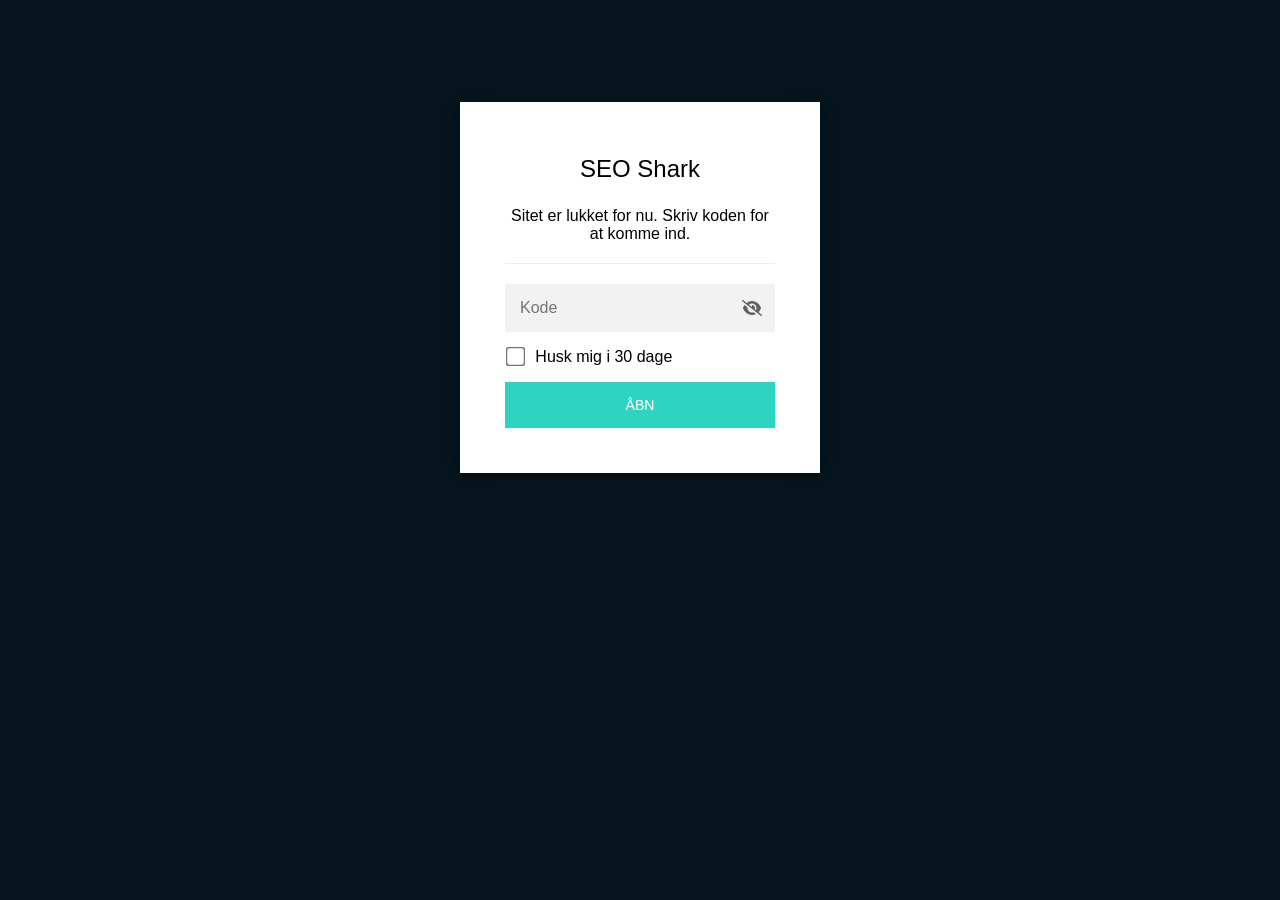
==== commit 3acc22c9: "deploy 2026-09-25-1931" ====
--- a/aeo/index.html
+++ b/aeo/index.html
@@ -1,76 +1,892 @@
-<!DOCTYPE html><html lang="da"> <head><meta charset="UTF-8"><meta name="viewport" content="width=device-width, initial-scale=1"><script>
-      // Sæt gemt tema-valg FØR paint (undgår flimmer). Intet gemt valg = følg
-      // systemet via CSS-media-query (data-theme sættes ikke).
-      (function () {
-        try {
-          var t = localStorage.getItem("shark-theme");
-          if (t === "light" || t === "dark") document.documentElement.setAttribute("data-theme", t);
-        } catch (e) {}
-      })();
-    </script><link rel="icon" type="image/svg+xml" href="/favicon.svg"><meta name="description" content="AEO handler om at eje svaret: featured snippets, AI-oversigter og direkte svar. Lær at skrive indhold, søgemaskinen vælger som svaret. Med øvelser."><title>AEO: lær Answer Engine Optimization</title><link rel="canonical" href="https://seoshark.dk/aeo/"><meta name="theme-color" content="#06151e"><meta property="og:type" content="website"><meta property="og:site_name" content="SEO Shark"><meta property="og:title" content="AEO: lær Answer Engine Optimization"><meta property="og:description" content="AEO handler om at eje svaret: featured snippets, AI-oversigter og direkte svar. Lær at skrive indhold, søgemaskinen vælger som svaret. Med øvelser."><meta property="og:url" content="https://seoshark.dk/aeo/"><meta property="og:image" content="https://seoshark.dk/images/og.png"><meta property="og:locale" content="da_DK"><meta name="twitter:card" content="summary_large_image"><meta name="twitter:title" content="AEO: lær Answer Engine Optimization"><meta name="twitter:description" content="AEO handler om at eje svaret: featured snippets, AI-oversigter og direkte svar. Lær at skrive indhold, søgemaskinen vælger som svaret. Med øvelser."><link rel="preconnect" href="https://fonts.googleapis.com"><link rel="preconnect" href="https://fonts.gstatic.com" crossorigin><!-- Fonts hentes ikke-blokerende (paint sker straks i fallback via display=swap) --><link rel="stylesheet" href="https://fonts.googleapis.com/css2?family=Anton&family=Geist:wght@300;400;500;600&display=swap" media="print" onload="this.media='all'"><noscript><link rel="stylesheet" href="https://fonts.googleapis.com/css2?family=Anton&family=Geist:wght@300;400;500;600&display=swap"></noscript><script type="application/ld+json">{"@context":"https://schema.org","@type":"Article","headline":"AEO: lær Answer Engine Optimization","description":"AEO handler om at eje svaret: featured snippets, AI-oversigter og direkte svar. Lær at skrive indhold, søgemaskinen vælger som svaret. Med øvelser.","inLanguage":"da","author":{"@type":"Person","name":"Michael Kirkegaard","url":"https://michaelkirkegaard.dk/"},"publisher":{"@type":"Organization","name":"SEO Shark","url":"https://seoshark.dk/"},"mainEntityOfPage":"https://seoshark.dk/aeo/"}</script><link rel="stylesheet" href="/_astro/aeo.COyDZnfn.css">
-<style>.toc-link[data-astro-cid-ncn4ygrs]:before{content:"";position:absolute;left:-1px;top:0;bottom:0;width:2px;background:var(--color-accent);opacity:0;transform:scaleY(.3);transform-origin:center;transition:opacity .2s,transform .2s}
-</style></head> <body> <!-- Gitter + levende blobs over hele siden (dybhavs-stemning) --> <div class="bg-grid pointer-events-none fixed inset-0 z-0" aria-hidden="true"></div> <div class="blob blob-a z-0" aria-hidden="true"></div> <div class="blob blob-b z-0" aria-hidden="true"></div> <div class="blob blob-c z-0" aria-hidden="true"></div>   <header class="sticky top-0 z-40 border-b border-ink/10 bg-bg/80 backdrop-blur-md"> <div class="mx-auto flex w-full max-w-5xl items-center justify-between gap-3 px-4 py-3 sm:px-6"> <a href="/" class="flex shrink-0 items-center gap-2.5" aria-label="SEO Shark forside"> <svg viewBox="0 0 32 32" class="size-8 text-accent" fill="none" aria-hidden="true"> <!-- Finnen --> <path d="M9 20 C11.5 19 15 15.5 16.5 8.5 C21 12 24 16 25.5 20 Z" fill="currentColor"></path> <!-- Vandoverfladen --> <path d="M3 23 C5.5 21.4 8 21.4 10.5 23 C13 24.6 15.5 24.6 18 23 C20.5 21.4 23 21.4 25.5 23 C27 24 28.3 24.2 29.5 23.8" stroke="currentColor" stroke-width="2" stroke-linecap="round"></path> </svg> <span class="font-display text-xl tracking-wide uppercase">SEO<span class="text-accent">Shark</span></span> </a> <nav class="hidden items-center gap-0.5 md:flex" aria-label="Hovedmenu"> <a href="/seo-kursus/" class="px-3.5 py-2 text-sm transition hover:text-ink text-ink/70"> SEO-kursus </a><a href="/geo/" class="px-3.5 py-2 text-sm transition hover:text-ink text-ink/70"> GEO </a><a href="/aeo/" class="px-3.5 py-2 text-sm transition hover:text-ink font-semibold text-accent"> AEO </a> <a href="/om/" class="px-3.5 py-2 text-sm transition hover:text-ink text-ink/70">Om</a> </nav> <div class="flex items-center gap-2"> <button type="button" data-theme-toggle aria-label="Skift mellem lyst og mørkt tema" title="Lyst / mørkt tema" class="group flex size-8 shrink-0 items-center justify-center rounded-full text-ink/55 transition hover:text-accent"> <svg class="theme-moon size-[1.05rem] fill-none stroke-current stroke-[1.7]" viewBox="0 0 24 24" stroke-linecap="round" stroke-linejoin="round" aria-hidden="true"> <path d="M21 12.8A9 9 0 1 1 11.2 3a7 7 0 0 0 9.8 9.8z"></path> </svg> <svg class="theme-sun size-[1.15rem] fill-none stroke-current stroke-[1.7]" viewBox="0 0 24 24" stroke-linecap="round" stroke-linejoin="round" aria-hidden="true"> <circle cx="12" cy="12" r="4"></circle> <path d="M12 2v2M12 20v2M4.9 4.9l1.4 1.4M17.7 17.7l1.4 1.4M2 12h2M20 12h2M4.9 19.1l1.4-1.4M17.7 6.3l1.4-1.4"></path> </svg> </button> <button type="button" data-calendly class="hidden cursor-pointer rounded-full bg-accent px-5 py-2.5 text-sm font-semibold text-on-accent transition hover:bg-accent/90 md:inline-flex">
-Book en SEO-snak
-</button> <button type="button" data-menu-open aria-label="Åbn menuen" class="flex size-10 items-center justify-center rounded-full border border-ink/15 text-ink/70 transition hover:border-ink/40 md:hidden"> <svg viewBox="0 0 24 24" class="size-5 fill-none stroke-current stroke-2"><path d="M4 6h16M4 12h16M4 18h16"></path></svg> </button> </div> </div> </header> <!-- Mobil-overlay --> <div data-menu-panel class="fixed inset-0 z-50 hidden overflow-y-auto bg-bg md:hidden"> <div class="mx-auto flex w-full max-w-5xl flex-col px-6"> <div class="flex items-center justify-between py-3.5"> <span class="flex items-center gap-2.5"> <svg viewBox="0 0 32 32" class="size-7 text-accent" fill="none" aria-hidden="true"> <!-- Finnen --> <path d="M9 20 C11.5 19 15 15.5 16.5 8.5 C21 12 24 16 25.5 20 Z" fill="currentColor"></path> <!-- Vandoverfladen --> <path d="M3 23 C5.5 21.4 8 21.4 10.5 23 C13 24.6 15.5 24.6 18 23 C20.5 21.4 23 21.4 25.5 23 C27 24 28.3 24.2 29.5 23.8" stroke="currentColor" stroke-width="2" stroke-linecap="round"></path> </svg> <span class="font-display text-lg tracking-wide uppercase">SEO<span class="text-accent">Shark</span></span> </span> <button type="button" data-menu-close aria-label="Luk menuen" class="flex size-10 items-center justify-center rounded-full border border-ink/15 text-ink/70"> <svg viewBox="0 0 24 24" class="size-5 fill-none stroke-current stroke-2"><path d="M6 6l12 12M18 6 6 18"></path></svg> </button> </div> <nav class="mt-4 flex flex-col gap-1 pb-10" aria-label="Mobilmenu"> <a href="/seo-kursus/" class="rounded-xl px-3 py-3 text-base font-medium text-ink transition hover:bg-bg-alt"> SEO-kursus <span class="mt-0.5 block text-sm font-normal text-ink/50">Hele faget i otte moduler. Gratis, på dansk og uden tilmelding.</span> </a><a href="/geo/" class="rounded-xl px-3 py-3 text-base font-medium text-ink transition hover:bg-bg-alt"> GEO <span class="mt-0.5 block text-sm font-normal text-ink/50">Generative Engine Optimization: synlighed i ChatGPT, Copilot og Gemini.</span> </a><a href="/aeo/" class="rounded-xl px-3 py-3 text-base font-medium text-ink transition hover:bg-bg-alt"> AEO <span class="mt-0.5 block text-sm font-normal text-ink/50">Answer Engine Optimization: featured snippets, AI Overviews og direkte svar.</span> </a> <a href="/om/" class="rounded-xl px-3 py-3 text-base font-medium text-ink transition hover:bg-bg-alt">Om SEO Shark</a> <button type="button" data-calendly class="mt-4 cursor-pointer rounded-full bg-accent px-6 py-3.5 text-center text-base font-semibold text-on-accent transition hover:bg-accent/90">
-Book en gratis SEO-snak
-</button> </nav> </div> </div> <script type="module">const e=document.querySelector("[data-menu-panel]");document.querySelector("[data-menu-open]")?.addEventListener("click",()=>{e?.classList.remove("hidden"),document.body.style.overflow="hidden"});document.querySelector("[data-menu-close]")?.addEventListener("click",()=>{e?.classList.add("hidden"),document.body.style.overflow=""});</script> <section class="relative z-10 mx-auto w-full max-w-5xl px-6 pt-8 pb-4"> <nav aria-label="Brødkrumme" class="text-sm text-ink/50"> <ol class="flex flex-wrap items-center gap-1.5"> <li class="flex items-center gap-1.5"> <a href="/" class="transition hover:text-accent"> Forside </a> <span class="text-ink/25">/</span> </li><li class="flex items-center gap-1.5"> <span class="text-ink/70" aria-current="page"> AEO </span>  </li> </ol> </nav> <script type="application/ld+json">{"@context":"https://schema.org","@type":"BreadcrumbList","itemListElement":[{"@type":"ListItem","position":1,"name":"Forside","item":"https://seoshark.dk/"},{"@type":"ListItem","position":2,"name":"AEO","item":"https://seoshark.dk/aeo/"}]}</script> <p class="mt-8 flex items-center gap-3 text-sm font-medium tracking-[0.2em] text-accent-green uppercase"> <span class="inline-block h-px w-8 bg-accent-green"></span>
-Spor 3 · Answer Engine Optimization
-</p> <h1 class="font-display mt-5 text-[clamp(2.6rem,7vw,5rem)] leading-[0.95] tracking-tight uppercase">
-Ej svaret,<br>ikke kun linket
-</h1> <p class="mt-6 max-w-2xl text-xl leading-snug text-ink/80 sm:text-2xl">
-Søgemaskinen besvarer flere og flere spørgsmål direkte på resultatsiden. AEO er disciplinen, der
-      afgør, hvis indhold svaret bygger på.
-</p> <div class="mt-8 flex flex-wrap items-center gap-3"> <a href="#hvad-er-aeo" class="rounded-full bg-accent px-7 py-3.5 text-sm font-semibold text-on-accent transition hover:bg-accent/90">
-Lær AEO nu
-</a> <a href="/seo-kursus/" class="rounded-full border border-ink/20 px-7 py-3.5 text-sm font-semibold transition hover:border-ink/50">
-Mangler du fundamentet? Start med kurset
-</a> </div> </section> <div class="relative z-10 mx-auto grid w-full max-w-5xl gap-10 px-6 py-10 lg:grid-cols-[240px_1fr] lg:gap-14"> <aside class="lg:sticky lg:top-24 lg:self-start"> <!-- Mobil: sammenklappelig --><details class="toc-mobile mb-8 rounded-2xl border border-ink/10 bg-bg-alt/50 backdrop-blur lg:hidden" data-astro-cid-ncn4ygrs> <summary class="flex cursor-pointer items-center justify-between px-5 py-3.5 text-sm font-medium" data-astro-cid-ncn4ygrs> <span class="flex items-center gap-2 text-ink/70" data-astro-cid-ncn4ygrs> <svg viewBox="0 0 24 24" class="size-4 fill-none stroke-accent stroke-2" data-astro-cid-ncn4ygrs><path d="M4 6h16M4 12h16M4 18h10" data-astro-cid-ncn4ygrs></path></svg>
-Indhold på siden
-</span> <svg viewBox="0 0 24 24" class="size-4 fill-none stroke-current stroke-2 text-ink/40" data-astro-cid-ncn4ygrs><path d="m6 9 6 6 6-6" data-astro-cid-ncn4ygrs></path></svg> </summary> <ol class="border-t border-ink/10 px-5 py-3 text-sm" data-astro-cid-ncn4ygrs> <li class="py-1" data-astro-cid-ncn4ygrs> <a href="#hvad-er-aeo" class="flex gap-2.5 text-ink/60 transition hover:text-accent" data-astro-cid-ncn4ygrs> <span class="font-display text-xs text-accent/60" data-astro-cid-ncn4ygrs>01</span> Hvad er AEO? </a> </li><li class="py-1" data-astro-cid-ncn4ygrs> <a href="#svarformaterne" class="flex gap-2.5 text-ink/60 transition hover:text-accent" data-astro-cid-ncn4ygrs> <span class="font-display text-xs text-accent/60" data-astro-cid-ncn4ygrs>02</span> Svarformaterne du kan vinde </a> </li><li class="py-1" data-astro-cid-ncn4ygrs> <a href="#skriv-til-svaret" class="flex gap-2.5 text-ink/60 transition hover:text-accent" data-astro-cid-ncn4ygrs> <span class="font-display text-xs text-accent/60" data-astro-cid-ncn4ygrs>03</span> Sådan skriver du til svaret </a> </li><li class="py-1" data-astro-cid-ncn4ygrs> <a href="#aeo-vs-geo" class="flex gap-2.5 text-ink/60 transition hover:text-accent" data-astro-cid-ncn4ygrs> <span class="font-display text-xs text-accent/60" data-astro-cid-ncn4ygrs>04</span> AEO, GEO og SEO: forskellen </a> </li><li class="py-1" data-astro-cid-ncn4ygrs> <a href="#kom-i-gang" class="flex gap-2.5 text-ink/60 transition hover:text-accent" data-astro-cid-ncn4ygrs> <span class="font-display text-xs text-accent/60" data-astro-cid-ncn4ygrs>05</span> Kom i gang i dag </a> </li> </ol> </details> <!-- Desktop: sticky sidebar --> <nav class="toc-desktop hidden lg:block" aria-label="Indhold på siden" data-astro-cid-ncn4ygrs> <p class="mb-4 text-xs font-medium tracking-[0.2em] text-ink/40 uppercase" data-astro-cid-ncn4ygrs>På denne side</p> <ol class="space-y-1 border-l border-ink/10" data-astro-cid-ncn4ygrs> <li data-astro-cid-ncn4ygrs> <a href="#hvad-er-aeo" data-toc="hvad-er-aeo" class="toc-link relative block py-1.5 pl-4 text-sm text-ink/55 transition hover:text-ink" data-astro-cid-ncn4ygrs> <span class="font-display mr-1.5 text-xs text-accent/50" data-astro-cid-ncn4ygrs>01</span> Hvad er AEO? </a> </li><li data-astro-cid-ncn4ygrs> <a href="#svarformaterne" data-toc="svarformaterne" class="toc-link relative block py-1.5 pl-4 text-sm text-ink/55 transition hover:text-ink" data-astro-cid-ncn4ygrs> <span class="font-display mr-1.5 text-xs text-accent/50" data-astro-cid-ncn4ygrs>02</span> Svarformaterne du kan vinde </a> </li><li data-astro-cid-ncn4ygrs> <a href="#skriv-til-svaret" data-toc="skriv-til-svaret" class="toc-link relative block py-1.5 pl-4 text-sm text-ink/55 transition hover:text-ink" data-astro-cid-ncn4ygrs> <span class="font-display mr-1.5 text-xs text-accent/50" data-astro-cid-ncn4ygrs>03</span> Sådan skriver du til svaret </a> </li><li data-astro-cid-ncn4ygrs> <a href="#aeo-vs-geo" data-toc="aeo-vs-geo" class="toc-link relative block py-1.5 pl-4 text-sm text-ink/55 transition hover:text-ink" data-astro-cid-ncn4ygrs> <span class="font-display mr-1.5 text-xs text-accent/50" data-astro-cid-ncn4ygrs>04</span> AEO, GEO og SEO: forskellen </a> </li><li data-astro-cid-ncn4ygrs> <a href="#kom-i-gang" data-toc="kom-i-gang" class="toc-link relative block py-1.5 pl-4 text-sm text-ink/55 transition hover:text-ink" data-astro-cid-ncn4ygrs> <span class="font-display mr-1.5 text-xs text-accent/50" data-astro-cid-ncn4ygrs>05</span> Kom i gang i dag </a> </li> </ol> </nav>  <script type="module">const t=Array.from(document.querySelectorAll(".toc-link")),a=new Map(t.map(e=>[e.dataset.toc,e])),r=t.map(e=>document.getElementById(e.dataset.toc)).filter(Boolean),c=new IntersectionObserver(e=>{e.forEach(o=>{o.isIntersecting&&(t.forEach(s=>s.classList.remove("is-active")),a.get(o.target.id)?.classList.add("is-active"))})},{rootMargin:"-20% 0px -70% 0px",threshold:0});r.forEach(e=>c.observe(e));</script> </aside> <div class="flex min-w-0 max-w-2xl flex-col gap-2"> <div class="prose-mk"> <h2 id="hvad-er-aeo">Hvad er AEO?</h2> <p>
-AEO står for Answer Engine Optimization. Søgemaskinen er i stigende grad en svarmaskine: den
-          viser et uddrag, en boks eller en AI-genereret oversigt, der besvarer spørgsmålet, før brugeren
-          når de klassiske resultater. AEO er arbejdet med at blive netop det indhold, svaret bygger på og
-          henviser til.
-</p> <p>
-Belønningen er dobbelt: du står øverst med dit brand på det mest synlige sted på siden, og de
-          klik, der kommer videre, er de mest motiverede. Prisen for at stå udenfor er tilsvarende blevet
-          højere, for svaret opsluger en del af de klik, position 1 fik engang.
-</p> <h2 id="svarformaterne">Svarformaterne du kan vinde</h2> <ul> <li><strong>Featured snippets.</strong> Uddraget øverst med tekst fra en side plus link. Vindes med præcise, løftbare svar på 40 til 60 ord.</li> <li><strong>People Also Ask.</strong> De foldbare spørgsmål midt på siden. Hvert spørgsmål er en chance for at blive kilden, ofte via en FAQ-sektion.</li> <li><strong>AI-oversigter.</strong> Googles genererede svar øverst, sat sammen af flere kilder med henvisninger. Vindes med samme dyder som featured snippets plus tydelig autoritet.</li> <li><strong>Strukturerede svar.</strong> Opskrifter, how-to-trin, tabeller og lister, som maskinen kan vise direkte. Vindes med klar struktur og passende schema-markup.</li> </ul> <h2 id="skriv-til-svaret">Sådan skriver du til svaret</h2> <p>
-Grundreglen: stil spørgsmålet, som brugeren stiller det, og svar med det samme. Brug spørgsmålet
-          som overskrift, giv det direkte svar i de første en til to sætninger, og uddyb bagefter. En
-          maskine, der leder efter et løftbart svar, skal kunne klippe dine første linjer ud og være
-          færdig.
-</p> <p>
-Strukturér resten, så den kan genbruges: nummererede trin til processer, tabeller til
-          sammenligninger, punktlister til opsummeringer. Og markér det med schema: FAQPage til
-          spørgsmål-svar, HowTo til trin. Det er samme håndværk som i
-<a href="/seo-kursus/">kursets modul 3 og 5</a>, bare skærpet mod svarformaterne.
-</p> <p> <strong>Øvelse:</strong> Google fem af dine vigtigste spørgsmåls-søgninger. Notér hvem der ejer
-          snippet eller oversigten, og præcis hvilket afsnit fra deres side, der er løftet ud. Skriv
-          derefter dit eget svar på 40 til 60 ord, der er skarpere.
-</p> <h2 id="aeo-vs-geo">AEO, GEO og SEO: forskellen kort</h2> <p>
-Tænk på det som tre arenaer med samme fundament. SEO får dig ind i resultaterne. AEO får dit
-          indhold valgt som svaret i søgemaskinens egne formater. <a href="/geo/">GEO</a> får dig citeret
-          af assistenter uden for søgemaskinen. Den, der skriver klare svar med tydelig afsender og ren
-          teknik, arbejder på alle tre samtidig, og det er hele pointen med at lære fagene sammen.
-</p> <h2 id="kom-i-gang">Kom i gang i dag</h2> <p>
-Den hurtigste vej ind i AEO: Find de spørgsmål, du allerede næsten ranker på, i Search Console.
-          Byg eller skærp en FAQ-sektion, hvor hvert svar er direkte og løftbart. Tilføj FAQPage-schema, og
-          følg så i Search Console, om dine visninger i svarformaterne vokser. Det er quick
-          win-metoden fra <a href="/seo-kursus/">kursets modul 8</a>, rettet mod svarene.
-</p> </div> </div> </div> <section class="mx-auto w-full max-w-3xl px-6 py-14" id="faq" aria-labelledby="faq-title"> <p class="text-xs font-medium tracking-[0.2em] text-accent uppercase">FAQ</p> <h2 id="faq-title" class="font-display mt-2 text-2xl uppercase sm:text-3xl">AEO, kort fortalt</h2> <div class="mt-8 divide-y divide-ink/10 border-y border-ink/10"> <details class="faq-item group py-1"> <summary class="flex cursor-pointer items-start justify-between gap-4 py-4 text-left"> <span class="text-base font-medium text-ink sm:text-lg">Hvad står AEO for?</span> <span class="faq-icon mt-1 shrink-0 text-accent transition-transform duration-300"> <svg viewBox="0 0 24 24" class="size-5 fill-none stroke-current stroke-2"> <path d="M12 5v14M5 12h14"></path> </svg> </span> </summary> <div class="prose-mk max-w-none pr-8 pb-5 text-[0.98rem]">Answer Engine Optimization: arbejdet med at få dit indhold valgt som selve svaret, når søgemaskiner og assistenter besvarer et spørgsmål direkte, fx i featured snippets og AI-oversigter.</div> </details><details class="faq-item group py-1"> <summary class="flex cursor-pointer items-start justify-between gap-4 py-4 text-left"> <span class="text-base font-medium text-ink sm:text-lg">Hvad er forskellen på AEO og GEO?</span> <span class="faq-icon mt-1 shrink-0 text-accent transition-transform duration-300"> <svg viewBox="0 0 24 24" class="size-5 fill-none stroke-current stroke-2"> <path d="M12 5v14M5 12h14"></path> </svg> </span> </summary> <div class="prose-mk max-w-none pr-8 pb-5 text-[0.98rem]">AEO handler om svarformaterne i søgemaskinen: featured snippets, People Also Ask og AI-oversigter. GEO handler om at blive citeret af selvstændige AI-assistenter som ChatGPT og Copilot. Grebene overlapper, arenaerne er forskellige.</div> </details><details class="faq-item group py-1"> <summary class="flex cursor-pointer items-start justify-between gap-4 py-4 text-left"> <span class="text-base font-medium text-ink sm:text-lg">Kan man stadig få trafik, når Google selv svarer?</span> <span class="faq-icon mt-1 shrink-0 text-accent transition-transform duration-300"> <svg viewBox="0 0 24 24" class="size-5 fill-none stroke-current stroke-2"> <path d="M12 5v14M5 12h14"></path> </svg> </span> </summary> <div class="prose-mk max-w-none pr-8 pb-5 text-[0.98rem]">Ja, men spillet er ændret. Svarformaterne belønner den, der ejer svaret, med synlighed og autoritet, og de mest motiverede klik går stadig videre til kilden. Den, der ikke er i svaret, får hverken det ene eller det andet.</div> </details><details class="faq-item group py-1"> <summary class="flex cursor-pointer items-start justify-between gap-4 py-4 text-left"> <span class="text-base font-medium text-ink sm:text-lg">Kræver AEO særlig teknik?</span> <span class="faq-icon mt-1 shrink-0 text-accent transition-transform duration-300"> <svg viewBox="0 0 24 24" class="size-5 fill-none stroke-current stroke-2"> <path d="M12 5v14M5 12h14"></path> </svg> </span> </summary> <div class="prose-mk max-w-none pr-8 pb-5 text-[0.98rem]">Mest af alt kræver det klart struktureret indhold. Schema-markup, især FAQPage og HowTo hvor det passer, hjælper maskinen med at forstå, hvad der kan løftes ud som svar.</div> </details> </div> </section> <script type="application/ld+json">{"@context":"https://schema.org","@type":"FAQPage","mainEntity":[{"@type":"Question","name":"Hvad står AEO for?","acceptedAnswer":{"@type":"Answer","text":"Answer Engine Optimization: arbejdet med at få dit indhold valgt som selve svaret, når søgemaskiner og assistenter besvarer et spørgsmål direkte, fx i featured snippets og AI-oversigter."}},{"@type":"Question","name":"Hvad er forskellen på AEO og GEO?","acceptedAnswer":{"@type":"Answer","text":"AEO handler om svarformaterne i søgemaskinen: featured snippets, People Also Ask og AI-oversigter. GEO handler om at blive citeret af selvstændige AI-assistenter som ChatGPT og Copilot. Grebene overlapper, arenaerne er forskellige."}},{"@type":"Question","name":"Kan man stadig få trafik, når Google selv svarer?","acceptedAnswer":{"@type":"Answer","text":"Ja, men spillet er ændret. Svarformaterne belønner den, der ejer svaret, med synlighed og autoritet, og de mest motiverede klik går stadig videre til kilden. Den, der ikke er i svaret, får hverken det ene eller det andet."}},{"@type":"Question","name":"Kræver AEO særlig teknik?","acceptedAnswer":{"@type":"Answer","text":"Mest af alt kræver det klart struktureret indhold. Schema-markup, især FAQPage og HowTo hvor det passer, hjælper maskinen med at forstå, hvad der kan løftes ud som svar."}}]}</script> <section class="mx-auto w-full max-w-5xl px-6 py-14"> <p class="text-xs font-medium tracking-[0.2em] text-accent uppercase">Læs videre</p> <h2 class="font-display mt-2 text-2xl uppercase sm:text-3xl">De andre spor</h2> <div class="mt-7 grid gap-3 sm:grid-cols-3 md:gap-4"> <a href="/seo-kursus/" class="group flex flex-col gap-3 rounded-2xl border border-ink/10 bg-bg-alt/50 p-5 backdrop-blur transition duration-300 hover:-translate-y-0.5 hover:border-ink/25"> <span class="flex size-11 items-center justify-center rounded-xl border transition border-accent/25 bg-accent/10 text-accent"> <svg viewBox="0 0 24 24" fill="none" stroke="currentColor" stroke-width="1.6" stroke-linecap="round" stroke-linejoin="round" class="size-5" aria-hidden="true"><circle cx="11" cy="11" r="7"/><path d="m21 21-4.3-4.3"/></svg> </span> <div> <p class="flex items-center gap-1.5 font-medium"> SEO-kursus <svg viewBox="0 0 24 24" class="size-4 -translate-x-1 fill-none stroke-ink/40 stroke-2 opacity-0 transition-all group-hover:translate-x-0 group-hover:opacity-100"> <path d="M5 12h14M13 6l6 6-6 6"></path> </svg> </p> <p class="mt-1 text-sm leading-snug text-ink/55">Hele faget i otte moduler. Gratis, på dansk og uden tilmelding.</p> </div> </a><a href="/geo/" class="group flex flex-col gap-3 rounded-2xl border border-ink/10 bg-bg-alt/50 p-5 backdrop-blur transition duration-300 hover:-translate-y-0.5 hover:border-ink/25"> <span class="flex size-11 items-center justify-center rounded-xl border transition border-accent-green/25 bg-accent-green/10 text-accent-green"> <svg viewBox="0 0 24 24" fill="none" stroke="currentColor" stroke-width="1.6" stroke-linecap="round" stroke-linejoin="round" class="size-5" aria-hidden="true"><path d="M12 3l1.8 4.7L18.5 9l-4.7 1.8L12 15l-1.8-4.2L5.5 9l4.7-1.3z"/><path d="M19 15l.8 2 2 .8-2 .8-.8 2-.8-2-2-.8 2-.8z"/></svg> </span> <div> <p class="flex items-center gap-1.5 font-medium"> GEO <svg viewBox="0 0 24 24" class="size-4 -translate-x-1 fill-none stroke-ink/40 stroke-2 opacity-0 transition-all group-hover:translate-x-0 group-hover:opacity-100"> <path d="M5 12h14M13 6l6 6-6 6"></path> </svg> </p> <p class="mt-1 text-sm leading-snug text-ink/55">Generative Engine Optimization: synlighed i ChatGPT, Copilot og Gemini.</p> </div> </a> </div> </section> <section class="mx-auto w-full max-w-5xl px-6 py-16"> <div class="relative overflow-hidden rounded-3xl border border-ink/10 bg-bg-alt/60 p-8 backdrop-blur sm:p-12"> <div class="pointer-events-none absolute -top-24 -right-16 size-72 rounded-full bg-accent/15 blur-[90px]" aria-hidden="true"></div> <div class="pointer-events-none absolute -bottom-24 -left-16 size-72 rounded-full bg-accent-green/12 blur-[90px]" aria-hidden="true"></div> <div class="relative max-w-2xl"> <h2 class="font-display text-3xl leading-[1.05] uppercase sm:text-4xl">Ejer du svaret i din niche?</h2> <p class="mt-4 text-ink/70">Book en gratis snak på 30 minutter, så finder vi de spørgsmål, hvor svaret er inden for rækkevidde for dit site.</p> <div class="mt-8 flex flex-wrap items-center gap-3"> <button type="button" data-calendly class="cursor-pointer rounded-full bg-accent px-7 py-3.5 text-sm font-semibold text-on-accent transition hover:bg-accent/90">
-Book en gratis SEO-snak
-</button> <a href="/seo-kursus/" class="rounded-full border border-ink/20 px-7 py-3.5 text-sm font-semibold transition hover:border-ink/50">
-Eller start på kurset
-</a> </div> </div> </div> </section>  <footer class="relative z-10 mt-16 border-t border-ink/10 bg-bg-alt/40"> <div class="mx-auto grid w-full max-w-5xl gap-10 px-6 py-14 sm:grid-cols-3"> <div> <a href="/" class="flex items-center gap-2.5" aria-label="SEO Shark forside"> <svg viewBox="0 0 32 32" class="size-8 text-accent" fill="none" aria-hidden="true"> <!-- Finnen --> <path d="M9 20 C11.5 19 15 15.5 16.5 8.5 C21 12 24 16 25.5 20 Z" fill="currentColor"></path> <!-- Vandoverfladen --> <path d="M3 23 C5.5 21.4 8 21.4 10.5 23 C13 24.6 15.5 24.6 18 23 C20.5 21.4 23 21.4 25.5 23 C27 24 28.3 24.2 29.5 23.8" stroke="currentColor" stroke-width="2" stroke-linecap="round"></path> </svg> <span class="font-display text-xl tracking-wide uppercase">SEO<span class="text-accent">Shark</span></span> </a> <p class="mt-4 max-w-xs text-sm leading-relaxed text-ink/55">
-Stedet hvor du lærer søgemaskineoptimering. Skarpt, konkret og uden fyld, fra en der arbejder med
-        faget hver dag.
-</p> </div> <nav aria-label="Sporene"> <p class="text-xs font-medium tracking-[0.18em] text-ink/40 uppercase">Sporene</p> <ul class="mt-4 space-y-2.5 text-sm"> <li> <a href="/seo-kursus/" class="text-ink/60 transition hover:text-ink">SEO-kursus</a> </li><li> <a href="/geo/" class="text-ink/60 transition hover:text-ink">GEO</a> </li><li> <a href="/aeo/" class="text-ink/60 transition hover:text-ink">AEO</a> </li> <li><a href="/om/" class="text-ink/60 transition hover:text-ink">Om SEO Shark</a></li> </ul> </nav> <div> <p class="text-xs font-medium tracking-[0.18em] text-ink/40 uppercase">Bag finnen</p> <p class="mt-4 text-sm leading-relaxed text-ink/55">
-SEO Shark drives af
-<a href="https://michaelkirkegaard.dk/" target="_blank" rel="noopener" class="text-accent underline underline-offset-2 transition hover:text-ink">Michael Kirkegaard</a>,
-        e-commerce CEO og SEO-specialist med 10+ års erfaring.
-</p> <div class="mt-4 flex items-center gap-3.5"> <a href="https://www.linkedin.com/in/michaelkirkegaardclausen/" target="_blank" rel="noopener" aria-label="Michael Kirkegaard på LinkedIn" class="text-ink/50 transition hover:text-accent"> <svg viewBox="0 0 24 24" class="size-[1.15rem] fill-current" aria-hidden="true"> <path d="M20.45 20.45h-3.56v-5.57c0-1.33-.02-3.04-1.85-3.04-1.85 0-2.14 1.45-2.14 2.94v5.67H9.34V9h3.42v1.56h.05c.48-.9 1.64-1.85 3.37-1.85 3.6 0 4.27 2.37 4.27 5.46zM5.34 7.43a2.07 2.07 0 1 1 0-4.13 2.07 2.07 0 0 1 0 4.13zM7.12 20.45H3.55V9h3.57z"></path> </svg> </a> <a href="https://www.youtube.com/@michaelkirkegaard" target="_blank" rel="noopener" aria-label="Michael Kirkegaard på YouTube" class="text-ink/50 transition hover:text-accent"> <svg viewBox="0 0 24 24" class="size-[1.2rem] fill-none stroke-current" stroke-width="1.7" aria-hidden="true"> <rect x="2" y="5" width="20" height="14" rx="4"></rect> <path d="M10 8.8l5.2 3.2-5.2 3.2z" fill="currentColor" stroke="none"></path> </svg> </a> </div> </div> </div> <div class="border-t border-ink/8"> <p class="mx-auto w-full max-w-5xl px-6 py-5 text-xs text-ink/40">
-© 2026 SEO Shark · seoshark.dk · En del af samme familie som
-<a href="https://profitstudio.io" target="_blank" rel="noopener" class="underline underline-offset-2 transition hover:text-ink/70">Profit Studio</a> </p> </div> </footer> <!-- Flydende book-knap (Calendly, loades foerst ved klik) --> <button type="button" data-calendly class="fixed right-5 bottom-5 z-50 flex cursor-pointer items-center gap-2 rounded-full border border-accent/40 bg-bg/75 px-4 py-2 text-[13px] font-medium text-ink shadow-lg backdrop-blur-md transition duration-300 hover:border-accent hover:bg-accent hover:text-on-accent sm:right-8 sm:bottom-8"> <span class="size-1.5 rounded-full bg-accent"></span>
-Book en gratis SEO-snak
-</button> <script type="module">const e=document.documentElement,c=window.matchMedia("(prefers-color-scheme: light)"),o=()=>e.getAttribute("data-theme")||(c.matches?"light":"dark");document.querySelectorAll("[data-theme-toggle]").forEach(a=>{a.addEventListener("click",()=>{const t=o()==="light"?"dark":"light";e.setAttribute("data-theme",t);try{localStorage.setItem("shark-theme",t)}catch{}})});</script> <script type="module">const l="https://calendly.com/mail-michaelkirkegaard/30min?hide_gdpr_banner=1&background_color=0c2431&text_color=eaf5f8&primary_color=2fd4c1";let a=null;function c(){return a||(a=new Promise(t=>{const e=document.createElement("link");e.rel="stylesheet",e.href="https://assets.calendly.com/assets/external/widget.css",document.head.append(e);const n=document.createElement("script");n.src="https://assets.calendly.com/assets/external/widget.js",n.onload=t,document.head.append(n)})),a}document.querySelectorAll("[data-calendly]").forEach(t=>{t.addEventListener("mouseenter",c,{once:!0}),t.addEventListener("click",async e=>{e.preventDefault(),await c(),window.Calendly.initPopupWidget({url:l})})});</script> </body> </html>+<!DOCTYPE html>
+<html class="staticrypt-html">
+    <head>
+        <meta charset="utf-8" />
+        <title>SEO Shark</title>
+        <meta name="viewport" content="width=device-width, initial-scale=1" />
+
+        <!-- do not cache this page -->
+        <meta http-equiv="cache-control" content="max-age=0" />
+        <meta http-equiv="cache-control" content="no-cache" />
+        <meta http-equiv="expires" content="0" />
+        <meta http-equiv="expires" content="Tue, 01 Jan 1980 1:00:00 GMT" />
+        <meta http-equiv="pragma" content="no-cache" />
+
+        <style>
+            .staticrypt-hr {
+                margin-top: 20px;
+                margin-bottom: 20px;
+                border: 0;
+                border-top: 1px solid #eee;
+            }
+
+            .staticrypt-page {
+                width: 360px;
+                padding: 8% 0 0;
+                margin: auto;
+                box-sizing: border-box;
+            }
+
+            .staticrypt-form {
+                position: relative;
+                z-index: 1;
+                background: #ffffff;
+                max-width: 360px;
+                margin: 0 auto 100px;
+                padding: 45px;
+                text-align: center;
+                box-shadow: 0 0 20px 0 rgba(0, 0, 0, 0.2), 0 5px 5px 0 rgba(0, 0, 0, 0.24);
+            }
+
+            .staticrypt-form input[type="password"],
+            input[type="text"] {
+                background: inherit;
+                border: 0;
+                box-sizing: border-box; /* This ensures padding is included in the total width */
+                font-size: 14px;
+                outline: 0;
+                padding: 15px 30px 15px 15px; /* Adjust the padding to ensure there is space for the icon */
+                width: 100%;
+            }
+
+            .staticrypt-password-container {
+                position: relative;
+                outline: 0;
+                background: #f2f2f2;
+                width: 100%;
+                border: 0;
+                margin: 0 0 15px;
+                box-sizing: border-box;
+            }
+
+            .staticrypt-toggle-password-visibility {
+                cursor: pointer;
+                height: 20px;
+                opacity: 60%;
+                padding: 13px;
+                position: absolute;
+                right: 0;
+                top: 50%;
+                transform: translateY(-50%);
+                width: 20px;
+            }
+
+            .staticrypt-form .staticrypt-decrypt-button {
+                text-transform: uppercase;
+                outline: 0;
+                background: #2fd4c1;
+                width: 100%;
+                border: 0;
+                padding: 15px;
+                color: #ffffff;
+                font-size: 14px;
+                cursor: pointer;
+            }
+
+            .staticrypt-form .staticrypt-decrypt-button:hover,
+            .staticrypt-form .staticrypt-decrypt-button:active,
+            .staticrypt-form .staticrypt-decrypt-button:focus {
+                background: #2fd4c1;
+                filter: brightness(92%);
+            }
+
+            .staticrypt-html {
+                height: 100%;
+            }
+
+            .staticrypt-body {
+                height: 100%;
+                margin: 0;
+            }
+
+            .staticrypt-content {
+                height: 100%;
+                margin-bottom: 1em;
+                background: #06151e;
+                font-family: "Arial", sans-serif;
+                -webkit-font-smoothing: antialiased;
+                -moz-osx-font-smoothing: grayscale;
+            }
+
+            .staticrypt-instructions {
+                margin-top: -1em;
+                margin-bottom: 1em;
+            }
+
+            .staticrypt-title {
+                font-size: 1.5em;
+            }
+
+            label.staticrypt-remember {
+                display: flex;
+                align-items: center;
+                margin-bottom: 1em;
+            }
+
+            .staticrypt-remember input[type="checkbox"] {
+                transform: scale(1.5);
+                margin-right: 1em;
+            }
+
+            .hidden {
+                display: none !important;
+            }
+
+            .staticrypt-spinner-container {
+                height: 100%;
+                display: flex;
+                align-items: center;
+                justify-content: center;
+            }
+
+            .staticrypt-spinner {
+                display: inline-block;
+                width: 2rem;
+                height: 2rem;
+                vertical-align: text-bottom;
+                border: 0.25em solid gray;
+                border-right-color: transparent;
+                border-radius: 50%;
+                -webkit-animation: spinner-border 0.75s linear infinite;
+                animation: spinner-border 0.75s linear infinite;
+                animation-duration: 0.75s;
+                animation-timing-function: linear;
+                animation-delay: 0s;
+                animation-iteration-count: infinite;
+                animation-direction: normal;
+                animation-fill-mode: none;
+                animation-play-state: running;
+                animation-name: spinner-border;
+            }
+
+            @keyframes spinner-border {
+                100% {
+                    transform: rotate(360deg);
+                }
+            }
+
+            @media screen and (-webkit-min-device-pixel-ratio: 0) {
+                .staticrypt-form input[type="password"],
+                input[type="text"] {
+                    font-size: 16px;
+                }
+            }
+        </style>
+    </head>
+
+    <body class="staticrypt-body">
+        <div id="staticrypt_loading" class="staticrypt-spinner-container">
+            <div class="staticrypt-spinner"></div>
+        </div>
+
+        <div id="staticrypt_content" class="staticrypt-content hidden">
+            <div class="staticrypt-page">
+                <div class="staticrypt-form">
+                    <div class="staticrypt-instructions">
+                        <p class="staticrypt-title">SEO Shark</p>
+                        <p>Sitet er lukket for nu. Skriv koden for at komme ind.</p>
+                    </div>
+
+                    <hr class="staticrypt-hr" />
+
+                    <form id="staticrypt-form" action="#" method="post">
+                        <div class="staticrypt-password-container">
+                            <input
+                                id="staticrypt-password"
+                                type="password"
+                                name="password"
+                                placeholder="Kode"
+                                autofocus
+                            />
+
+                            <img
+                                class="staticrypt-toggle-password-visibility"
+                                alt="Vis kode"
+                                title="Vis kode"
+                                src="[data-uri]"
+                            />
+                        </div>
+
+                        <label id="staticrypt-remember-label" class="staticrypt-remember hidden">
+                            <input id="staticrypt-remember" type="checkbox" name="remember" />
+                            Husk mig i 30 dage
+                        </label>
+
+                        <input type="submit" class="staticrypt-decrypt-button" value="Åbn" />
+                    </form>
+                </div>
+            </div>
+        </div>
+
+        <script>
+            // these variables will be filled when generating the file - the template format is 'variable_name'
+            const staticryptInitiator = ((function(){
+  const exports = {};
+  const cryptoEngine = ((function(){
+  const exports = {};
+  const { subtle } = crypto;
+
+const IV_BITS = 16 * 8;
+const HEX_BITS = 4;
+const ENCRYPTION_ALGO = "AES-CBC";
+
+/**
+ * Translates between utf8 encoded hexadecimal strings
+ * and Uint8Array bytes.
+ */
+const HexEncoder = {
+    /**
+     * hex string -> bytes
+     * @param {string} hexString
+     * @returns {Uint8Array}
+     */
+    parse: function (hexString) {
+        if (hexString.length % 2 !== 0) throw "Invalid hexString";
+        const arrayBuffer = new Uint8Array(hexString.length / 2);
+
+        for (let i = 0; i < hexString.length; i += 2) {
+            const byteValue = parseInt(hexString.substring(i, i + 2), 16);
+            if (isNaN(byteValue)) {
+                throw "Invalid hexString";
+            }
+            arrayBuffer[i / 2] = byteValue;
+        }
+        return arrayBuffer;
+    },
+
+    /**
+     * bytes -> hex string
+     * @param {Uint8Array} bytes
+     * @returns {string}
+     */
+    stringify: function (bytes) {
+        const hexBytes = [];
+
+        for (let i = 0; i < bytes.length; ++i) {
+            let byteString = bytes[i].toString(16);
+            if (byteString.length < 2) {
+                byteString = "0" + byteString;
+            }
+            hexBytes.push(byteString);
+        }
+        return hexBytes.join("");
+    },
+};
+
+/**
+ * Translates between utf8 strings and Uint8Array bytes.
+ */
+const UTF8Encoder = {
+    parse: function (str) {
+        return new TextEncoder().encode(str);
+    },
+
+    stringify: function (bytes) {
+        return new TextDecoder().decode(bytes);
+    },
+};
+
+/**
+ * Salt and encrypt a msg with a password.
+ */
+async function encrypt(msg, hashedPassword) {
+    // Must be 16 bytes, unpredictable, and preferably cryptographically random. However, it need not be secret.
+    // https://developer.mozilla.org/en-US/docs/Web/API/SubtleCrypto/encrypt#parameters
+    const iv = crypto.getRandomValues(new Uint8Array(IV_BITS / 8));
+
+    const key = await subtle.importKey("raw", HexEncoder.parse(hashedPassword), ENCRYPTION_ALGO, false, ["encrypt"]);
+
+    const encrypted = await subtle.encrypt(
+        {
+            name: ENCRYPTION_ALGO,
+            iv: iv,
+        },
+        key,
+        UTF8Encoder.parse(msg)
+    );
+
+    // iv will be 32 hex characters, we prepend it to the ciphertext for use in decryption
+    return HexEncoder.stringify(iv) + HexEncoder.stringify(new Uint8Array(encrypted));
+}
+exports.encrypt = encrypt;
+
+/**
+ * Decrypt a salted msg using a password.
+ *
+ * @param {string} encryptedMsg
+ * @param {string} hashedPassword
+ * @returns {Promise<string>}
+ */
+async function decrypt(encryptedMsg, hashedPassword) {
+    const ivLength = IV_BITS / HEX_BITS;
+    const iv = HexEncoder.parse(encryptedMsg.substring(0, ivLength));
+    const encrypted = encryptedMsg.substring(ivLength);
+
+    const key = await subtle.importKey("raw", HexEncoder.parse(hashedPassword), ENCRYPTION_ALGO, false, ["decrypt"]);
+
+    const outBuffer = await subtle.decrypt(
+        {
+            name: ENCRYPTION_ALGO,
+            iv: iv,
+        },
+        key,
+        HexEncoder.parse(encrypted)
+    );
+
+    return UTF8Encoder.stringify(new Uint8Array(outBuffer));
+}
+exports.decrypt = decrypt;
+
+/**
+ * Salt and hash the password so it can be stored in localStorage without opening a password reuse vulnerability.
+ *
+ * @param {string} password
+ * @param {string} salt
+ * @returns {Promise<string>}
+ */
+async function hashPassword(password, salt) {
+    // we hash the password in multiple steps, each adding more iterations. This is because we used to allow less
+    // iterations, so for backward compatibility reasons, we need to support going from that to more iterations.
+    let hashedPassword = await hashLegacyRound(password, salt);
+
+    hashedPassword = await hashSecondRound(hashedPassword, salt);
+
+    return hashThirdRound(hashedPassword, salt);
+}
+exports.hashPassword = hashPassword;
+
+/**
+ * This hashes the password with 1k iterations. This is a low number, we need this function to support backwards
+ * compatibility.
+ *
+ * @param {string} password
+ * @param {string} salt
+ * @returns {Promise<string>}
+ */
+function hashLegacyRound(password, salt) {
+    return pbkdf2(password, salt, 1000, "SHA-1");
+}
+exports.hashLegacyRound = hashLegacyRound;
+
+/**
+ * Add a second round of iterations. This is because we used to use 1k, so for backwards compatibility with
+ * remember-me/autodecrypt links, we need to support going from that to more iterations.
+ *
+ * @param hashedPassword
+ * @param salt
+ * @returns {Promise<string>}
+ */
+function hashSecondRound(hashedPassword, salt) {
+    return pbkdf2(hashedPassword, salt, 14000, "SHA-256");
+}
+exports.hashSecondRound = hashSecondRound;
+
+/**
+ * Add a third round of iterations to bring total number to 600k. This is because we used to use 1k, then 15k, so for
+ * backwards compatibility with remember-me/autodecrypt links, we need to support going from that to more iterations.
+ *
+ * @param hashedPassword
+ * @param salt
+ * @returns {Promise<string>}
+ */
+function hashThirdRound(hashedPassword, salt) {
+    return pbkdf2(hashedPassword, salt, 585000, "SHA-256");
+}
+exports.hashThirdRound = hashThirdRound;
+
+/**
+ * Salt and hash the password so it can be stored in localStorage without opening a password reuse vulnerability.
+ *
+ * @param {string} password
+ * @param {string} salt
+ * @param {int} iterations
+ * @param {string} hashAlgorithm
+ * @returns {Promise<string>}
+ */
+async function pbkdf2(password, salt, iterations, hashAlgorithm) {
+    const key = await subtle.importKey("raw", UTF8Encoder.parse(password), "PBKDF2", false, ["deriveBits"]);
+
+    const keyBytes = await subtle.deriveBits(
+        {
+            name: "PBKDF2",
+            hash: hashAlgorithm,
+            iterations,
+            salt: UTF8Encoder.parse(salt),
+        },
+        key,
+        256
+    );
+
+    return HexEncoder.stringify(new Uint8Array(keyBytes));
+}
+
+function generateRandomSalt() {
+    const bytes = crypto.getRandomValues(new Uint8Array(128 / 8));
+
+    return HexEncoder.stringify(new Uint8Array(bytes));
+}
+exports.generateRandomSalt = generateRandomSalt;
+
+async function signMessage(hashedPassword, message) {
+    const key = await subtle.importKey(
+        "raw",
+        HexEncoder.parse(hashedPassword),
+        {
+            name: "HMAC",
+            hash: "SHA-256",
+        },
+        false,
+        ["sign"]
+    );
+    const signature = await subtle.sign("HMAC", key, UTF8Encoder.parse(message));
+
+    return HexEncoder.stringify(new Uint8Array(signature));
+}
+exports.signMessage = signMessage;
+
+function getRandomAlphanum() {
+    const possibleCharacters = "abcdefghijklmnopqrstuvwxyzABCDEFGHIJKLMNOPQRSTUVWXYZ0123456789";
+
+    let byteArray;
+    let parsedInt;
+
+    // Keep generating new random bytes until we get a value that falls
+    // within a range that can be evenly divided by possibleCharacters.length
+    do {
+        byteArray = crypto.getRandomValues(new Uint8Array(1));
+        // extract the lowest byte to get an int from 0 to 255 (probably unnecessary, since we're only generating 1 byte)
+        parsedInt = byteArray[0] & 0xff;
+    } while (parsedInt >= 256 - (256 % possibleCharacters.length));
+
+    // Take the modulo of the parsed integer to get a random number between 0 and totalLength - 1
+    const randomIndex = parsedInt % possibleCharacters.length;
+
+    return possibleCharacters[randomIndex];
+}
+
+/**
+ * Generate a random string of a given length.
+ *
+ * @param {int} length
+ * @returns {string}
+ */
+function generateRandomString(length) {
+    let randomString = "";
+
+    for (let i = 0; i < length; i++) {
+        randomString += getRandomAlphanum();
+    }
+
+    return randomString;
+}
+exports.generateRandomString = generateRandomString;
+
+  return exports;
+})());
+const codec = ((function(){
+  const exports = {};
+  /**
+ * Initialize the codec with the provided cryptoEngine - this return functions to encode and decode messages.
+ *
+ * @param cryptoEngine - the engine to use for encryption / decryption
+ */
+function init(cryptoEngine) {
+    const exports = {};
+
+    /**
+     * Top-level function for encoding a message.
+     * Includes password hashing, encryption, and signing.
+     *
+     * @param {string} msg
+     * @param {string} password
+     * @param {string} salt
+     *
+     * @returns {string} The encoded text
+     */
+    async function encode(msg, password, salt) {
+        const hashedPassword = await cryptoEngine.hashPassword(password, salt);
+
+        const encrypted = await cryptoEngine.encrypt(msg, hashedPassword);
+
+        // we use the hashed password in the HMAC because this is effectively what will be used a password (so we can store
+        // it in localStorage safely, we don't use the clear text password)
+        const hmac = await cryptoEngine.signMessage(hashedPassword, encrypted);
+
+        return hmac + encrypted;
+    }
+    exports.encode = encode;
+
+    /**
+     * Encode using a password that has already been hashed. This is useful to encode multiple messages in a row, that way
+     * we don't need to hash the password multiple times.
+     *
+     * @param {string} msg
+     * @param {string} hashedPassword
+     *
+     * @returns {string} The encoded text
+     */
+    async function encodeWithHashedPassword(msg, hashedPassword) {
+        const encrypted = await cryptoEngine.encrypt(msg, hashedPassword);
+
+        // we use the hashed password in the HMAC because this is effectively what will be used a password (so we can store
+        // it in localStorage safely, we don't use the clear text password)
+        const hmac = await cryptoEngine.signMessage(hashedPassword, encrypted);
+
+        return hmac + encrypted;
+    }
+    exports.encodeWithHashedPassword = encodeWithHashedPassword;
+
+    /**
+     * Top-level function for decoding a message.
+     * Includes signature check and decryption.
+     *
+     * @param {string} signedMsg
+     * @param {string} hashedPassword
+     * @param {string} salt
+     * @param {int} backwardCompatibleAttempt
+     * @param {string} originalPassword
+     *
+     * @returns {Object} {success: true, decoded: string} | {success: false, message: string}
+     */
+    async function decode(signedMsg, hashedPassword, salt, backwardCompatibleAttempt = 0, originalPassword = "") {
+        const encryptedHMAC = signedMsg.substring(0, 64);
+        const encryptedMsg = signedMsg.substring(64);
+        const decryptedHMAC = await cryptoEngine.signMessage(hashedPassword, encryptedMsg);
+
+        if (decryptedHMAC !== encryptedHMAC) {
+            // we have been raising the number of iterations in the hashing algorithm multiple times, so to support the old
+            // remember-me/autodecrypt links we need to try bringing the old hashes up to speed.
+            originalPassword = originalPassword || hashedPassword;
+            if (backwardCompatibleAttempt === 0) {
+                const updatedHashedPassword = await cryptoEngine.hashThirdRound(originalPassword, salt);
+
+                return decode(signedMsg, updatedHashedPassword, salt, backwardCompatibleAttempt + 1, originalPassword);
+            }
+            if (backwardCompatibleAttempt === 1) {
+                let updatedHashedPassword = await cryptoEngine.hashSecondRound(originalPassword, salt);
+                updatedHashedPassword = await cryptoEngine.hashThirdRound(updatedHashedPassword, salt);
+
+                return decode(signedMsg, updatedHashedPassword, salt, backwardCompatibleAttempt + 1, originalPassword);
+            }
+
+            return { success: false, message: "Signature mismatch" };
+        }
+
+        return {
+            success: true,
+            decoded: await cryptoEngine.decrypt(encryptedMsg, hashedPassword),
+        };
+    }
+    exports.decode = decode;
+
+    return exports;
+}
+exports.init = init;
+
+  return exports;
+})());
+const decode = codec.init(cryptoEngine).decode;
+
+/**
+ * Initialize the staticrypt module, that exposes functions callbable by the password_template.
+ *
+ * @param {{
+ *  staticryptEncryptedMsgUniqueVariableName: string,
+ *  isRememberEnabled: boolean,
+ *  rememberDurationInDays: number,
+ *  staticryptSaltUniqueVariableName: string,
+ * }} staticryptConfig - object of data that is stored on the password_template at encryption time.
+ *
+ * @param {{
+ *  rememberExpirationKey: string,
+ *  rememberPassphraseKey: string,
+ *  replaceHtmlCallback: function,
+ *  clearLocalStorageCallback: function,
+ * }} templateConfig - object of data that can be configured by a custom password_template.
+ */
+function init(staticryptConfig, templateConfig) {
+    const exports = {};
+
+    /**
+     * Decrypt our encrypted page, replace the whole HTML.
+     *
+     * @param {string} hashedPassword
+     * @returns {Promise<boolean>}
+     */
+    async function decryptAndReplaceHtml(hashedPassword) {
+        const { staticryptEncryptedMsgUniqueVariableName, staticryptSaltUniqueVariableName } = staticryptConfig;
+        const { replaceHtmlCallback } = templateConfig;
+
+        const result = await decode(
+            staticryptEncryptedMsgUniqueVariableName,
+            hashedPassword,
+            staticryptSaltUniqueVariableName
+        );
+        if (!result.success) {
+            return false;
+        }
+        const plainHTML = result.decoded;
+
+        // if the user configured a callback call it, otherwise just replace the whole HTML
+        if (typeof replaceHtmlCallback === "function") {
+            replaceHtmlCallback(plainHTML);
+        } else {
+            document.write(plainHTML);
+            document.close();
+        }
+
+        return true;
+    }
+
+    /**
+     * Attempt to decrypt the page and replace the whole HTML.
+     *
+     * @param {string} password
+     * @param {boolean} isRememberChecked
+     *
+     * @returns {Promise<{isSuccessful: boolean, hashedPassword?: string}>} - we return an object, so that if we want to
+     *   expose more information in the future we can do it without breaking the password_template
+     */
+    async function handleDecryptionOfPage(password, isRememberChecked) {
+        const { staticryptSaltUniqueVariableName } = staticryptConfig;
+
+        // decrypt and replace the whole page
+        const hashedPassword = await cryptoEngine.hashPassword(password, staticryptSaltUniqueVariableName);
+        return handleDecryptionOfPageFromHash(hashedPassword, isRememberChecked);
+    }
+    exports.handleDecryptionOfPage = handleDecryptionOfPage;
+
+    async function handleDecryptionOfPageFromHash(hashedPassword, isRememberChecked) {
+        const { isRememberEnabled, rememberDurationInDays } = staticryptConfig;
+        const { rememberExpirationKey, rememberPassphraseKey } = templateConfig;
+
+        const isDecryptionSuccessful = await decryptAndReplaceHtml(hashedPassword);
+
+        if (!isDecryptionSuccessful) {
+            return {
+                isSuccessful: false,
+                hashedPassword,
+            };
+        }
+
+        // remember the hashedPassword and set its expiration if necessary
+        if (isRememberEnabled && isRememberChecked) {
+            window.localStorage.setItem(rememberPassphraseKey, hashedPassword);
+
+            // set the expiration if the duration isn't 0 (meaning no expiration)
+            if (rememberDurationInDays > 0) {
+                window.localStorage.setItem(
+                    rememberExpirationKey,
+                    (new Date().getTime() + rememberDurationInDays * 24 * 60 * 60 * 1000).toString()
+                );
+            }
+        }
+
+        return {
+            isSuccessful: true,
+            hashedPassword,
+        };
+    }
+    exports.handleDecryptionOfPageFromHash = handleDecryptionOfPageFromHash;
+
+    /**
+     * Clear localstorage from staticrypt related values
+     */
+    function clearLocalStorage() {
+        const { clearLocalStorageCallback, rememberExpirationKey, rememberPassphraseKey } = templateConfig;
+
+        if (typeof clearLocalStorageCallback === "function") {
+            clearLocalStorageCallback();
+        } else {
+            localStorage.removeItem(rememberPassphraseKey);
+            localStorage.removeItem(rememberExpirationKey);
+        }
+    }
+
+    async function handleDecryptOnLoad() {
+        let isSuccessful = await decryptOnLoadFromUrl();
+
+        if (!isSuccessful) {
+            isSuccessful = await decryptOnLoadFromRememberMe();
+        }
+
+        return { isSuccessful };
+    }
+    exports.handleDecryptOnLoad = handleDecryptOnLoad;
+
+    /**
+     * Clear storage if we are logging out
+     *
+     * @returns {boolean} - whether we logged out
+     */
+    function logoutIfNeeded() {
+        const logoutKey = "staticrypt_logout";
+
+        // handle logout through query param
+        const queryParams = new URLSearchParams(window.location.search);
+        if (queryParams.has(logoutKey)) {
+            clearLocalStorage();
+            return true;
+        }
+
+        // handle logout through URL fragment
+        const hash = window.location.hash.substring(1);
+        if (hash.includes(logoutKey)) {
+            clearLocalStorage();
+            return true;
+        }
+
+        return false;
+    }
+
+    /**
+     * To be called on load: check if we want to try to decrypt and replace the HTML with the decrypted content, and
+     * try to do it if needed.
+     *
+     * @returns {Promise<boolean>} true if we derypted and replaced the whole page, false otherwise
+     */
+    async function decryptOnLoadFromRememberMe() {
+        const { rememberDurationInDays } = staticryptConfig;
+        const { rememberExpirationKey, rememberPassphraseKey } = templateConfig;
+
+        // if we are login out, terminate
+        if (logoutIfNeeded()) {
+            return false;
+        }
+
+        // if there is expiration configured, check if we're not beyond the expiration
+        if (rememberDurationInDays && rememberDurationInDays > 0) {
+            const expiration = localStorage.getItem(rememberExpirationKey),
+                isExpired = expiration && new Date().getTime() > parseInt(expiration);
+
+            if (isExpired) {
+                clearLocalStorage();
+                return false;
+            }
+        }
+
+        const hashedPassword = localStorage.getItem(rememberPassphraseKey);
+
+        if (hashedPassword) {
+            // try to decrypt
+            const isDecryptionSuccessful = await decryptAndReplaceHtml(hashedPassword);
+
+            // if the decryption is unsuccessful the password might be wrong - silently clear the saved data and let
+            // the user fill the password form again
+            if (!isDecryptionSuccessful) {
+                clearLocalStorage();
+                return false;
+            }
+
+            return true;
+        }
+
+        return false;
+    }
+
+    async function decryptOnLoadFromUrl() {
+        const passwordKey = "staticrypt_pwd";
+        const rememberMeKey = "remember_me";
+
+        // try to get the password from the query param (for backward compatibility - we now want to avoid this method,
+        // since it sends the hashed password to the server which isn't needed)
+        const queryParams = new URLSearchParams(window.location.search);
+        const hashedPasswordQuery = queryParams.get(passwordKey);
+        const rememberMeQuery = queryParams.get(rememberMeKey);
+
+        const urlFragment = window.location.hash.substring(1);
+        // get the password from the url fragment
+        const hashedPasswordRegexMatch = urlFragment.match(new RegExp(passwordKey + "=([^&]*)"));
+        const hashedPasswordFragment = hashedPasswordRegexMatch ? hashedPasswordRegexMatch[1] : null;
+        const rememberMeFragment = urlFragment.includes(rememberMeKey);
+
+        const hashedPassword = hashedPasswordFragment || hashedPasswordQuery;
+        const rememberMe = rememberMeFragment || rememberMeQuery;
+
+        if (hashedPassword) {
+            return handleDecryptionOfPageFromHash(hashedPassword, rememberMe);
+        }
+
+        return false;
+    }
+
+    return exports;
+}
+exports.init = init;
+
+  return exports;
+})());
+            const templateError = "Forkert kode",
+                templateToggleAltShow = "Vis kode",
+                templateToggleAltHide = "Skjul kode",
+                isRememberEnabled = true,
+                staticryptConfig = {"staticryptEncryptedMsgUniqueVariableName":"[base64]","isRememberEnabled":true,"rememberDurationInDays":30,"staticryptSaltUniqueVariableName":"2a733a157712288bbb5e3b6c4633632e"};
+
+            // you can edit these values to customize some of the behavior of StatiCrypt
+            const templateConfig = {
+                rememberExpirationKey: "staticrypt_expiration",
+                rememberPassphraseKey: "staticrypt_passphrase",
+                replaceHtmlCallback: null,
+                clearLocalStorageCallback: null,
+            };
+
+            // init the staticrypt engine
+            const staticrypt = staticryptInitiator.init(staticryptConfig, templateConfig);
+
+            // try to automatically decrypt on load if there is a saved password
+            window.onload = async function () {
+                const { isSuccessful } = await staticrypt.handleDecryptOnLoad();
+
+                // if we didn't decrypt anything on load, show the password prompt. Otherwise the content has already been
+                // replaced, no need to do anything
+                if (!isSuccessful) {
+                    // hide loading screen
+                    document.getElementById("staticrypt_loading").classList.add("hidden");
+                    document.getElementById("staticrypt_content").classList.remove("hidden");
+                    document.getElementById("staticrypt-password").focus();
+
+                    // show the remember me checkbox
+                    if (isRememberEnabled) {
+                        document.getElementById("staticrypt-remember-label").classList.remove("hidden");
+                    }
+                }
+            };
+
+            // toggle password visibility
+            const toggleIcon = document.querySelector(".staticrypt-toggle-password-visibility");
+            // these two icons are coming from FontAwesome
+            const imgSrcEyeClosed =
+                "[data-uri]";
+            const imgSrcEyeOpened =
+                "[data-uri]";
+            toggleIcon.addEventListener("click", function () {
+                const passwordInput = document.getElementById("staticrypt-password");
+                if (passwordInput.type === "password") {
+                    passwordInput.type = "text";
+                    toggleIcon.src = imgSrcEyeOpened;
+                    toggleIcon.alt = templateToggleAltHide;
+                    toggleIcon.title = templateToggleAltHide;
+                } else {
+                    passwordInput.type = "password";
+                    toggleIcon.src = imgSrcEyeClosed;
+                    toggleIcon.alt = templateToggleAltShow;
+                    toggleIcon.title = templateToggleAltShow;
+                }
+            });
+
+            // handle password form submission
+            document.getElementById("staticrypt-form").addEventListener("submit", async function (e) {
+                e.preventDefault();
+
+                const password = document.getElementById("staticrypt-password").value,
+                    isRememberChecked = document.getElementById("staticrypt-remember").checked;
+
+                const { isSuccessful } = await staticrypt.handleDecryptionOfPage(password, isRememberChecked);
+
+                if (!isSuccessful) {
+                    alert(templateError);
+                }
+            });
+        </script>
+    </body>
+</html>
